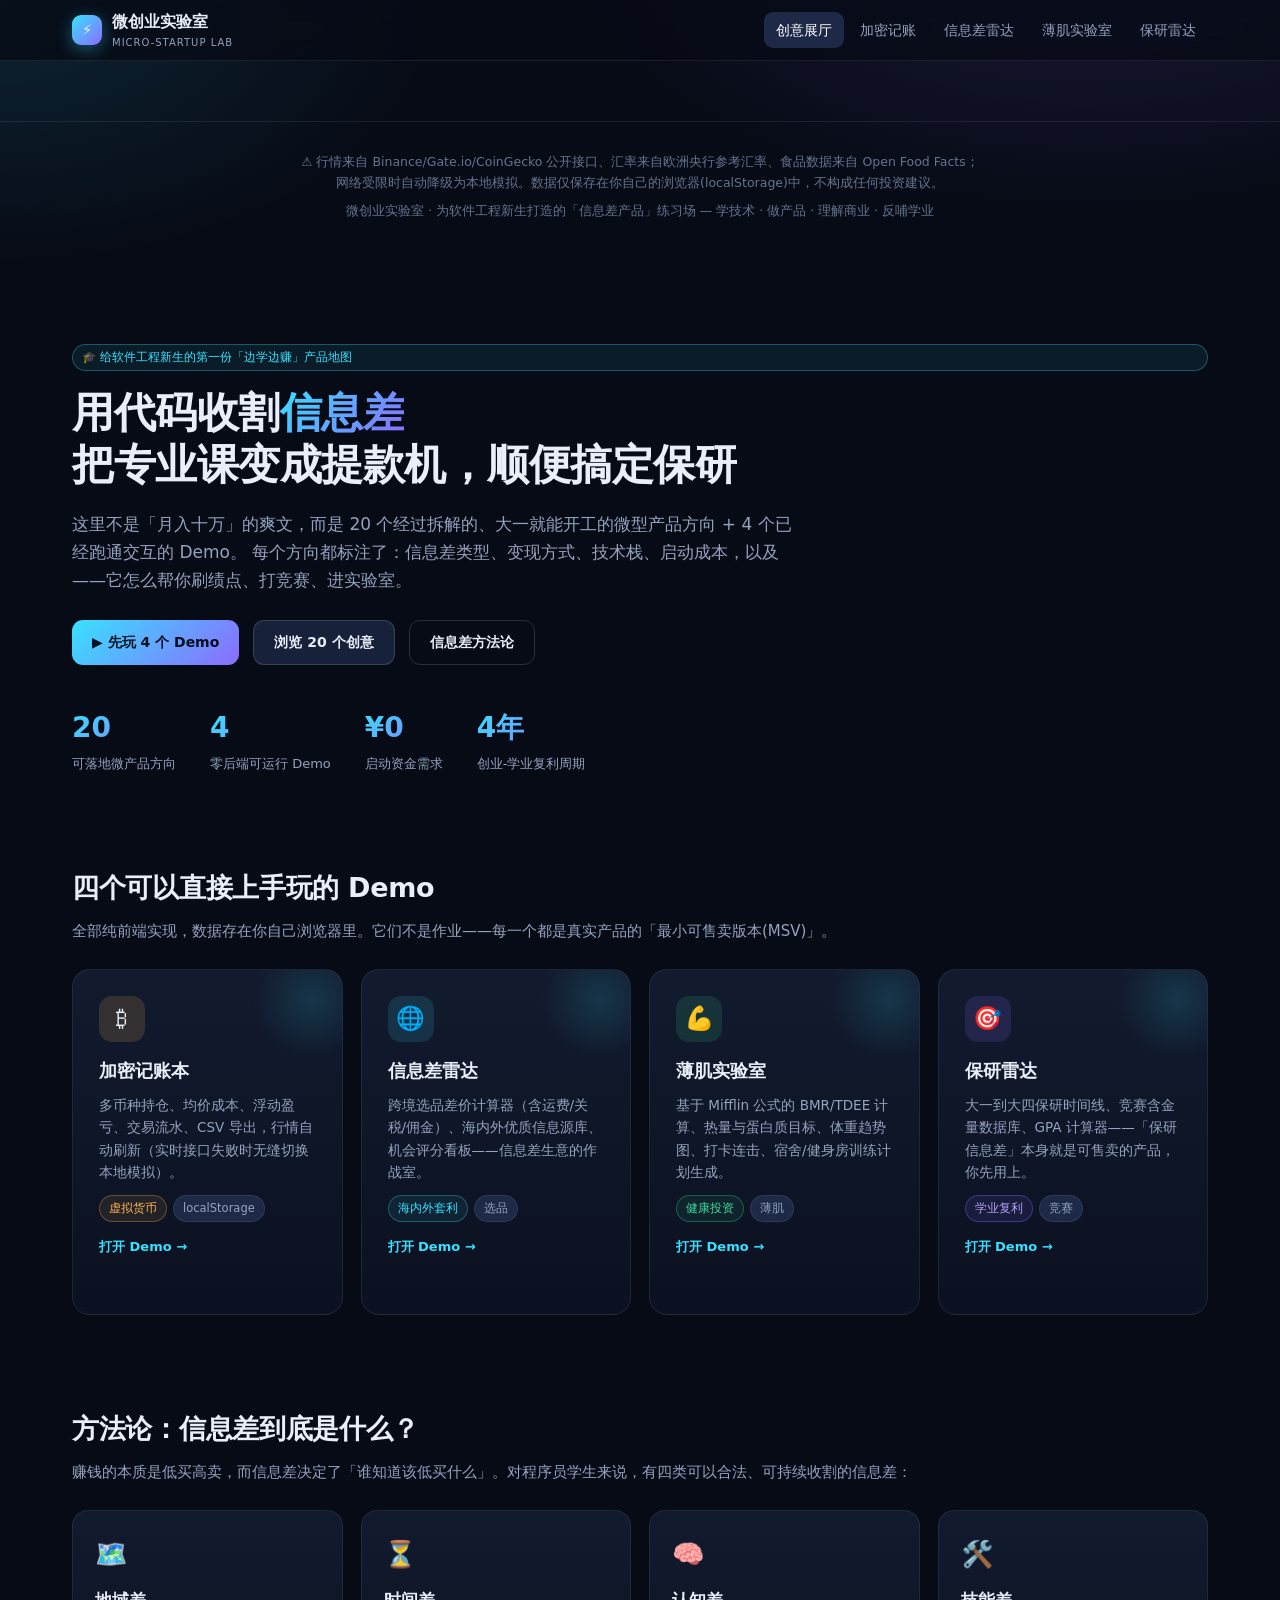
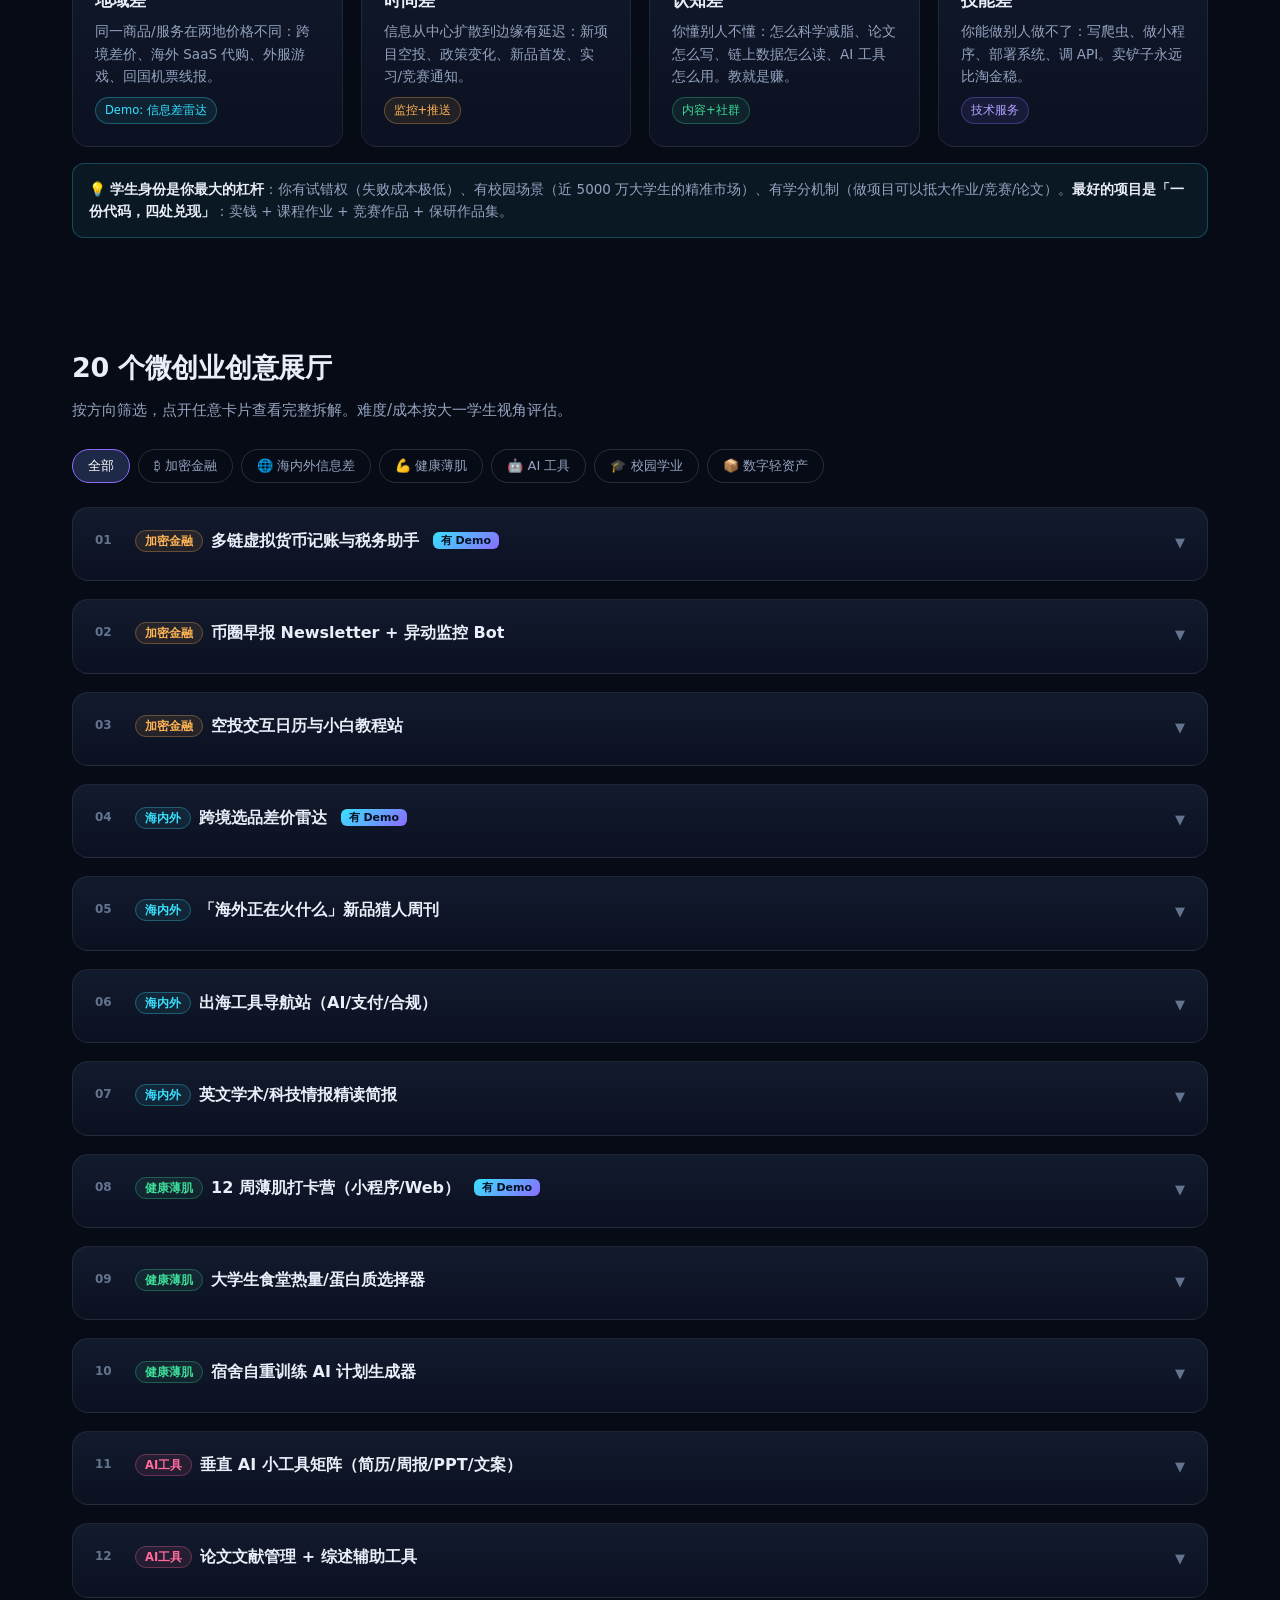
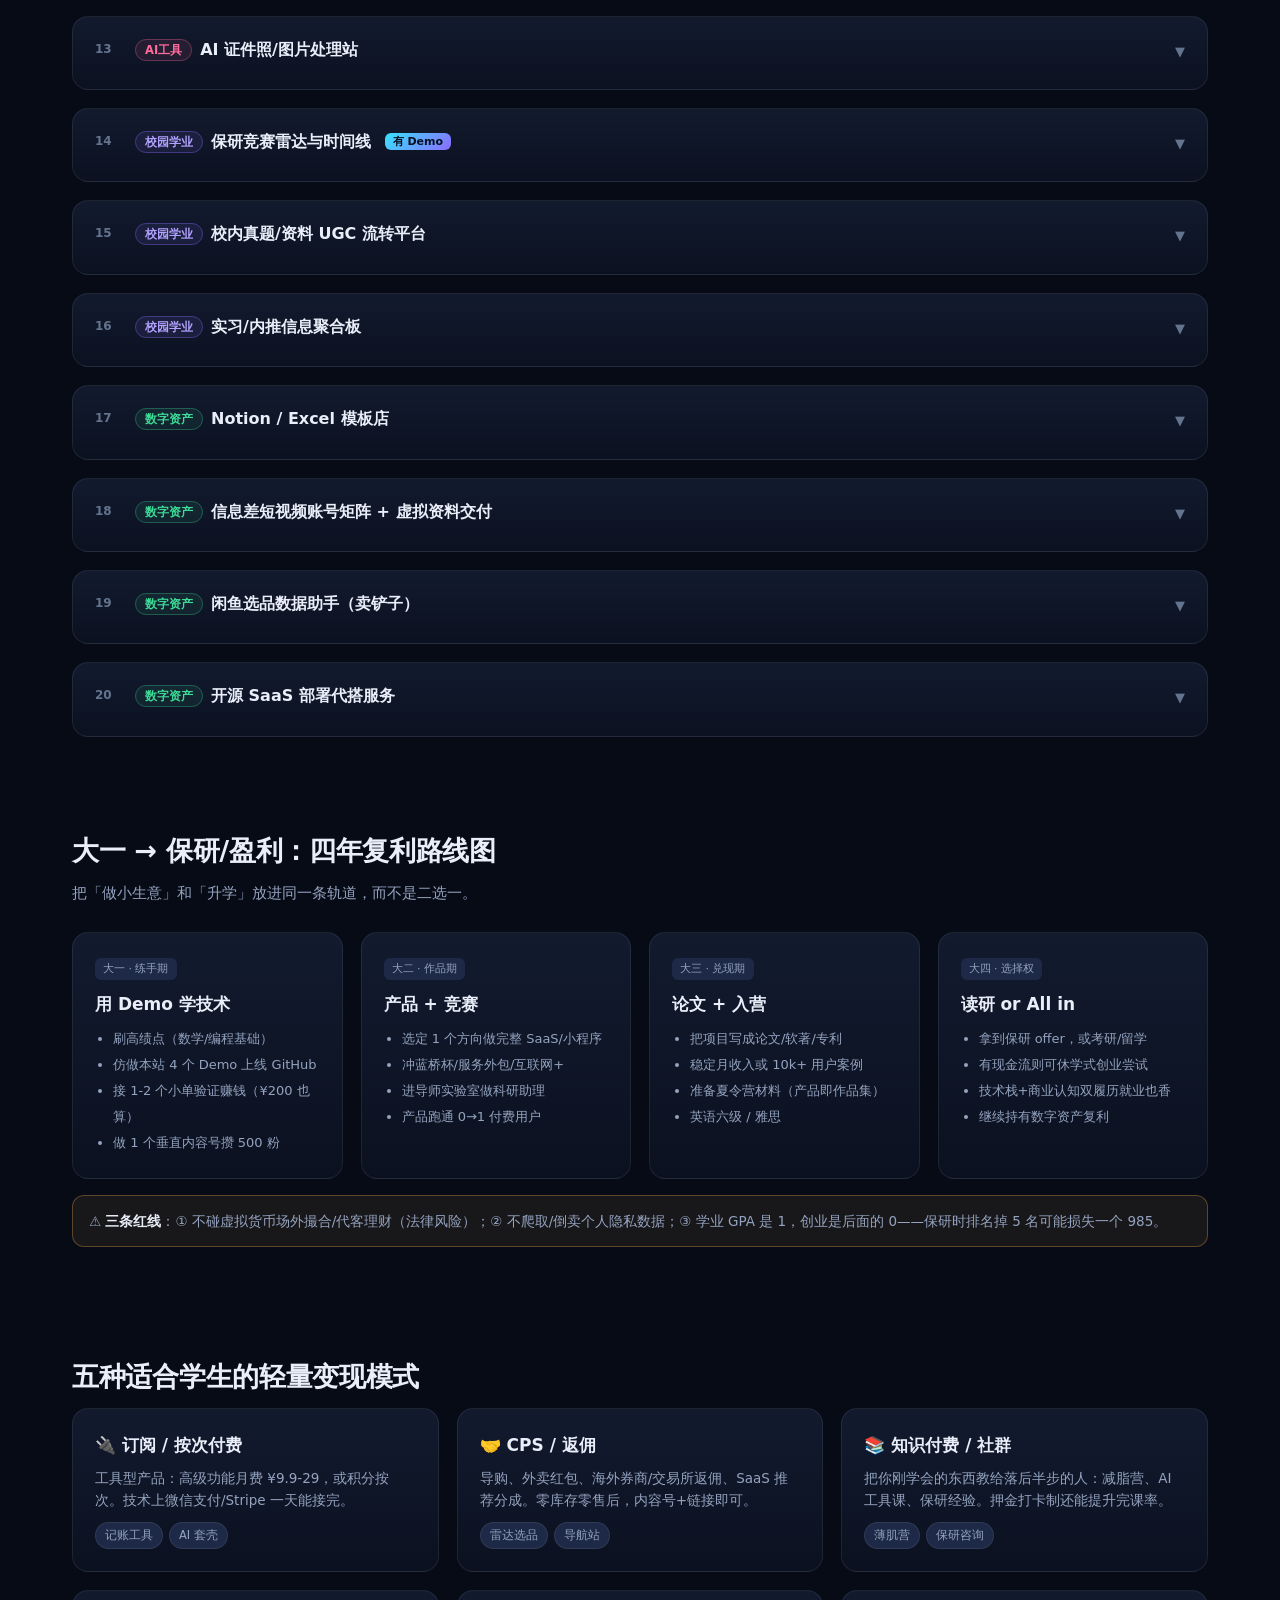
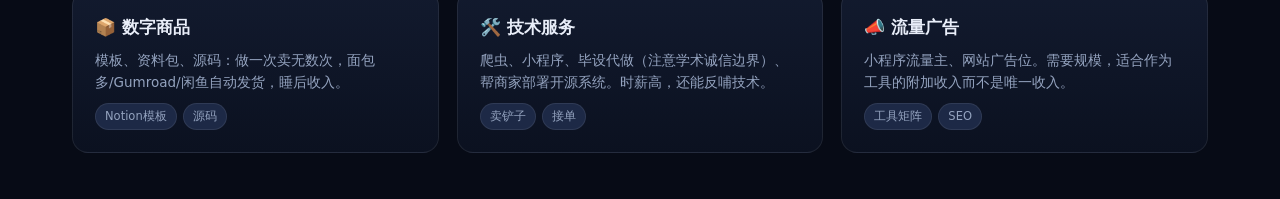
==== index.html @ f234b676 "微创业实验室：4 个信息差产品 Demo，接入真实行情/汇率/食品 API" ====
<!DOCTYPE html>
<html lang="zh-CN">
<head>
<meta charset="UTF-8">
<meta name="viewport" content="width=device-width,initial-scale=1">
<title>微创业实验室 · 信息差产品孵化器</title>
<link rel="stylesheet" href="css/style.css">
</head>
<body>
<script src="js/common.js"></script>
<script>renderNav('index.html')</script>

<div class="container">
  <!-- HERO -->
  <header class="hero">
    <div class="tag cyan" style="margin-bottom:16px">🎓 给软件工程新生的第一份「边学边赚」产品地图</div>
    <h1>用代码收割<span class="hl">信息差</span><br>把专业课变成提款机，顺便搞定保研</h1>
    <p class="lead">这里不是「月入十万」的爽文，而是 20 个经过拆解的、大一就能开工的微型产品方向 + 4 个已经跑通交互的 Demo。
      每个方向都标注了：信息差类型、变现方式、技术栈、启动成本，以及——它怎么帮你刷绩点、打竞赛、进实验室。</p>
    <div class="hero-actions">
      <a class="btn btn-primary" href="#demos">▶ 先玩 4 个 Demo</a>
      <a class="btn" href="#ideas">浏览 20 个创意</a>
      <a class="btn btn-ghost" href="#method">信息差方法论</a>
    </div>
    <div class="kpis">
      <div class="kpi"><b>20</b><span>可落地微产品方向</span></div>
      <div class="kpi"><b>4</b><span>零后端可运行 Demo</span></div>
      <div class="kpi"><b>¥0</b><span>启动资金需求</span></div>
      <div class="kpi"><b>4年</b><span>创业-学业复利周期</span></div>
    </div>
  </header>

  <!-- DEMOS -->
  <section class="section" id="demos">
    <h2>四个可以直接上手玩的 Demo</h2>
    <p class="sub">全部纯前端实现，数据存在你自己浏览器里。它们不是作业——每一个都是真实产品的「最小可售卖版本(MSV)」。</p>
    <div class="grid g4" style="grid-template-columns:repeat(4,1fr)">
      <a class="card demo-card" href="crypto.html">
        <div class="ico" style="background:rgba(255,180,84,.15)">₿</div>
        <h3>加密记账本</h3>
        <p>多币种持仓、均价成本、浮动盈亏、交易流水、CSV 导出，行情自动刷新（实时接口失败时无缝切换本地模拟）。</p>
        <div class="tags"><span class="tag amber">虚拟货币</span><span class="tag">localStorage</span></div>
        <p class="go" style="margin-top:14px">打开 Demo →</p>
      </a>
      <a class="card demo-card" href="radar.html">
        <div class="ico" style="background:rgba(56,225,255,.13)">🌐</div>
        <h3>信息差雷达</h3>
        <p>跨境选品差价计算器（含运费/关税/佣金）、海内外优质信息源库、机会评分看板——信息差生意的作战室。</p>
        <div class="tags"><span class="tag cyan">海内外套利</span><span class="tag">选品</span></div>
        <p class="go" style="margin-top:14px">打开 Demo →</p>
      </a>
      <a class="card demo-card" href="health.html">
        <div class="ico" style="background:rgba(61,220,151,.13)">💪</div>
        <h3>薄肌实验室</h3>
        <p>基于 Mifflin 公式的 BMR/TDEE 计算、热量与蛋白质目标、体重趋势图、打卡连击、宿舍/健身房训练计划生成。</p>
        <div class="tags"><span class="tag green">健康投资</span><span class="tag">薄肌</span></div>
        <p class="go" style="margin-top:14px">打开 Demo →</p>
      </a>
      <a class="card demo-card" href="baoyan.html">
        <div class="ico" style="background:rgba(139,108,255,.15)">🎯</div>
        <h3>保研雷达</h3>
        <p>大一到大四保研时间线、竞赛含金量数据库、GPA 计算器——「保研信息差」本身就是可售卖的产品，你先用上。</p>
        <div class="tags"><span class="tag violet">学业复利</span><span class="tag">竞赛</span></div>
        <p class="go" style="margin-top:14px">打开 Demo →</p>
      </a>
    </div>
  </section>

  <!-- METHOD -->
  <section class="section" id="method">
    <h2>方法论：信息差到底是什么？</h2>
    <p class="sub">赚钱的本质是低买高卖，而信息差决定了「谁知道该低买什么」。对程序员学生来说，有四类可以合法、可持续收割的信息差：</p>
    <div class="grid g4" style="grid-template-columns:repeat(4,1fr)">
      <div class="card"><div style="font-size:26px">🗺️</div><h3 style="margin:10px 0 6px">地域差</h3>
        <p class="muted" style="font-size:13.5px">同一商品/服务在两地价格不同：跨境差价、海外 SaaS 代购、外服游戏、回国机票线报。</p>
        <div class="tags"><span class="tag cyan">Demo: 信息差雷达</span></div></div>
      <div class="card"><div style="font-size:26px">⏳</div><h3 style="margin:10px 0 6px">时间差</h3>
        <p class="muted" style="font-size:13.5px">信息从中心扩散到边缘有延迟：新项目空投、政策变化、新品首发、实习/竞赛通知。</p>
        <div class="tags"><span class="tag amber">监控+推送</span></div></div>
      <div class="card"><div style="font-size:26px">🧠</div><h3 style="margin:10px 0 6px">认知差</h3>
        <p class="muted" style="font-size:13.5px">你懂别人不懂：怎么科学减脂、论文怎么写、链上数据怎么读、AI 工具怎么用。教就是赚。</p>
        <div class="tags"><span class="tag green">内容+社群</span></div></div>
      <div class="card"><div style="font-size:26px">🛠️</div><h3 style="margin:10px 0 6px">技能差</h3>
        <p class="muted" style="font-size:13.5px">你能做别人做不了：写爬虫、做小程序、部署系统、调 API。卖铲子永远比淘金稳。</p>
        <div class="tags"><span class="tag violet">技术服务</span></div></div>
    </div>
    <div class="callout">💡 <b>学生身份是你最大的杠杆</b>：你有试错权（失败成本极低）、有校园场景（近 5000 万大学生的精准市场）、有学分机制（做项目可以抵大作业/竞赛/论文）。<b>最好的项目是「一份代码，四处兑现」</b>：卖钱 + 课程作业 + 竞赛作品 + 保研作品集。</div>
  </section>

  <!-- IDEAS -->
  <section class="section" id="ideas">
    <h2>20 个微创业创意展厅</h2>
    <p class="sub">按方向筛选，点开任意卡片查看完整拆解。难度/成本按大一学生视角评估。</p>
    <div class="filters" id="filters">
      <button class="chip on" data-cat="all">全部</button>
      <button class="chip" data-cat="crypto">₿ 加密金融</button>
      <button class="chip" data-cat="global">🌐 海内外信息差</button>
      <button class="chip" data-cat="health">💪 健康薄肌</button>
      <button class="chip" data-cat="ai">🤖 AI 工具</button>
      <button class="chip" data-cat="campus">🎓 校园学业</button>
      <button class="chip" data-cat="digital">📦 数字轻资产</button>
    </div>
    <div class="grid" id="ideaGrid"></div>
  </section>

  <!-- ROADMAP -->
  <section class="section" id="roadmap">
    <h2>大一 → 保研/盈利：四年复利路线图</h2>
    <p class="sub">把「做小生意」和「升学」放进同一条轨道，而不是二选一。</p>
    <div class="grid g4" style="grid-template-columns:repeat(4,1fr)">
      <div class="card"><span class="pill">大一 · 练手期</span><h3 style="margin:10px 0 8px">用 Demo 学技术</h3>
        <ul style="font-size:13px;color:var(--muted);padding-left:18px;line-height:2">
          <li>刷高绩点（数学/编程基础）</li>
          <li>仿做本站 4 个 Demo 上线 GitHub</li>
          <li>接 1-2 个小单验证赚钱（¥200 也算）</li>
          <li>做 1 个垂直内容号攒 500 粉</li>
        </ul></div>
      <div class="card"><span class="pill">大二 · 作品期</span><h3 style="margin:10px 0 8px">产品 + 竞赛</h3>
        <ul style="font-size:13px;color:var(--muted);padding-left:18px;line-height:2">
          <li>选定 1 个方向做完整 SaaS/小程序</li>
          <li>冲蓝桥杯/服务外包/互联网+</li>
          <li>进导师实验室做科研助理</li>
          <li>产品跑通 0→1 付费用户</li>
        </ul></div>
      <div class="card"><span class="pill">大三 · 兑现期</span><h3 style="margin:10px 0 8px">论文 + 入营</h3>
        <ul style="font-size:13px;color:var(--muted);padding-left:18px;line-height:2">
          <li>把项目写成论文/软著/专利</li>
          <li>稳定月收入或 10k+ 用户案例</li>
          <li>准备夏令营材料（产品即作品集）</li>
          <li>英语六级 / 雅思</li>
        </ul></div>
      <div class="card"><span class="pill">大四 · 选择权</span><h3 style="margin:10px 0 8px">读研 or All in</h3>
        <ul style="font-size:13px;color:var(--muted);padding-left:18px;line-height:2">
          <li>拿到保研 offer，或考研/留学</li>
          <li>有现金流则可休学式创业尝试</li>
          <li>技术栈+商业认知双履历就业也香</li>
          <li>继续持有数字资产复利</li>
        </ul></div>
    </div>
    <div class="callout warn">⚠️ <b>三条红线</b>：① 不碰虚拟货币场外撮合/代客理财（法律风险）；② 不爬取/倒卖个人隐私数据；③ 学业 GPA 是 1，创业是后面的 0——保研时排名掉 5 名可能损失一个 985。</div>
  </section>

  <!-- MONETIZATION -->
  <section class="section" id="money">
    <h2>五种适合学生的轻量变现模式</h2>
    <div class="grid g3" style="grid-template-columns:repeat(3,1fr)">
      <div class="card"><h3>🔌 订阅 / 按次付费</h3><p class="muted" style="font-size:13.5px;margin:8px 0">工具型产品：高级功能月费 ¥9.9-29，或积分按次。技术上微信支付/Stripe 一天能接完。</p><div class="tags"><span class="tag">记账工具</span><span class="tag">AI 套壳</span></div></div>
      <div class="card"><h3>🤝 CPS / 返佣</h3><p class="muted" style="font-size:13.5px;margin:8px 0">导购、外卖红包、海外券商/交易所返佣、SaaS 推荐分成。零库存零售后，内容号+链接即可。</p><div class="tags"><span class="tag">雷达选品</span><span class="tag">导航站</span></div></div>
      <div class="card"><h3>📚 知识付费 / 社群</h3><p class="muted" style="font-size:13.5px;margin:8px 0">把你刚学会的东西教给落后半步的人：减脂营、AI 工具课、保研经验。押金打卡制还能提升完课率。</p><div class="tags"><span class="tag">薄肌营</span><span class="tag">保研咨询</span></div></div>
      <div class="card"><h3>📦 数字商品</h3><p class="muted" style="font-size:13.5px;margin:8px 0">模板、资料包、源码：做一次卖无数次，面包多/Gumroad/闲鱼自动发货，睡后收入。</p><div class="tags"><span class="tag">Notion模板</span><span class="tag">源码</span></div></div>
      <div class="card"><h3>🛠️ 技术服务</h3><p class="muted" style="font-size:13.5px;margin:8px 0">爬虫、小程序、毕设代做（注意学术诚信边界）、帮商家部署开源系统。时薪高，还能反哺技术。</p><div class="tags"><span class="tag">卖铲子</span><span class="tag">接单</span></div></div>
      <div class="card"><h3>📣 流量广告</h3><p class="muted" style="font-size:13.5px;margin:8px 0">小程序流量主、网站广告位。需要规模，适合作为工具的附加收入而不是唯一收入。</p><div class="tags"><span class="tag">工具矩阵</span><span class="tag">SEO</span></div></div>
    </div>
  </section>
</div>

<script>
/* ---------- 20 个创意数据 ---------- */
const CAT = {
  crypto:  {name:'加密金融', cls:'amber'},
  global:  {name:'海内外', cls:'cyan'},
  health:  {name:'健康薄肌', cls:'green'},
  ai:      {name:'AI工具', cls:'pink'},
  campus:  {name:'校园学业', cls:'violet'},
  digital: {name:'数字资产', cls:'green'}
};
const IDEAS = [
  {cat:'crypto', title:'多链虚拟货币记账与税务助手', demo:'crypto.html',
   pain:'持币者在交易所、链上钱包、DeFi 多处持仓，没人说得清自己总成本、均价和真实盈亏；年底算税更崩溃。',
   gap:'认知差+技能差：懂链上数据读取与法币折算的人极少',
   money:'免费版限 20 条流水；高级版订阅 ¥15/月；税务报告 ¥49/次；交易所邀请返佣',
   tech:'HTML/JS → Vue；Etherscan、CoinGecko API；Node 定时任务；图表库',
   diff:3, cost:'¥0（API 免费额度）',
   baoyan:'可写「链上数据可视化」软工论文；开源后进实验室的敲门砖；服务外包大赛选题',
   first:'把本站的加密 Demo 部署上线，在相关社群发「免费帮 10 个人记账」帖收集反馈'},
  {cat:'crypto', title:'币圈早报 Newsletter + 异动监控 Bot',
   pain:'信息焦虑的持币者每天刷几十个推特/群，错过暴跌暴涨和新叙事。',
   gap:'时间差：把英文世界的信息提前 2-8 小时翻译成中文',
   money:'免费邮件引流 → 付费飞书群 ¥99/年；行情预警高级版；广告与返佣',
   tech:'Python 爬虫 + LLM 摘要 + 邮件/Telegram Bot 定时推送',
   diff:2, cost:'¥0-50/月',
   baoyan:'爬虫/NLP 是自然语言处理方向科研的预训练；可投互联网+',
   first:'手动做 7 天 PDF 早报发小红书/即刻，验证打开率再自动化'},
  {cat:'crypto', title:'空投交互日历与小白教程站',
   pain:'新项目空投动辄价值几千美元，但交互门槛（钱包、测试网、防女巫）劝退新手。',
   gap:'认知差：链上操作经验 + 项目信息搬运',
   money:'教程付费专栏；钱包/跨链桥返佣；付费陪跑群',
   tech:'静态站 + SEO；接钱包 SDK 做交互检查器（进阶）',
   diff:2, cost:'¥0',
   baoyan:'Web3 方向竞赛（蚂蚁链等）与创新创业项目储备',
   first:'整理 3 个当月热门空投的图文教程，发到小红书测流量'},
  {cat:'global', title:'跨境选品差价雷达', demo:'radar.html',
   pain:'想做跨境电商/代购的人不知道什么商品国内外有价差，也不会算运费关税后的真实利润。',
   gap:'地域差：Amazon/独立站与国内 1688/闲鱼的价格断层',
   money:'会员 ¥29/月看榜单；导购 CPS；付费选品咨询',
   tech:'爬虫比价 + 定时任务；先做手动榜单再自动化',
   diff:3, cost:'¥0',
   baoyan:'数据分析类课程设计/毕设雏形',
   first:'用本站雷达的计算器手算 20 个商品，做成《本周差价榜》发公众号'},
  {cat:'global', title:'「海外正在火什么」新品猎人周刊',
   pain:'TikTok/Product Hunt/Reddit 上的爆品，传到国内电商通常滞后 1-3 个月。',
   gap:'时间差+语言差',
   money:'付费订阅 ¥69/年；引流到选品社群；广告',
   tech:'Notion/公众号起步，后期用 LLM 自动聚合翻译',
   diff:1, cost:'¥0',
   baoyan:'锻炼信息检索与英文写作，顺手准备四六级/雅思',
   first:'每周手动翻译 5 个 Product Hunt 热品 + 国内是否有售的核查'},
  {cat:'global', title:'出海工具导航站（AI/支付/合规）',
   pain:'国内开发者想做出海产品，但不知道用什么收款、注册公司、投广告、接客服。',
   gap:'认知差：出海生态知识极度碎片化',
   money:'收录费/置顶费；SaaS 返佣（单笔可达几十美元）；广告',
   tech:'纯静态站 + SEO，技术门槛最低的现金牛',
   diff:1, cost:'¥0（域名 ¥30/年）',
   baoyan:'自己做出海项目时它又是基础设施，一份代码两份用',
   first:'GitHub 找 3 个 awesome 列表整合成本地化导航，补中文说明'},
  {cat:'global', title:'英文学术/科技情报精读简报',
   pain:'教授、研究生、技术人没时间读 arXiv、HN、IEEE 的新东西，本科生里更少有人做搬运。',
   gap:'语言差+专业差：能读懂英文技术内容的中文用户缺口大',
   money:'知识星球/Substack 付费订阅；接企业情报定制',
   tech:'LLM 辅助翻译 + 人工校对；定时邮件',
   diff:2, cost:'¥0',
   baoyan:'⭐ 直接训练文献阅读能力，给导师干活都更顺手，保研面试谈资',
   first:'选你最感兴趣的一个方向（如 HCI），每周精读 2 篇 arXiv 新论文'},
  {cat:'health', title:'12 周薄肌打卡营（小程序/Web）', demo:'health.html',
   pain:'年轻人想变瘦变有型但请不起私教；Keep 太泛化，健身房推销太重，缺「宿舍党/学生党」垂直方案。',
   gap:'认知差：运动营养科学（热量缺口、蛋白质 g/kg、渐进超负荷）大众理解极浅',
   money:'押金打卡制（完赛退款/瓜分）¥49；21 天线上营 ¥99；代餐/补剂带货 CPS',
   tech:'小程序 + 云开发；体重图表（本站 Demo 已是雏形）',
   diff:2, cost:'¥0（云开发免费额度）',
   baoyan:'健康行为数据可做用户研究/HCI 方向论文；互联网+红旅赛道',
   first:'先拉 20 个同学进微信群，用本站 Demo + 腾讯文档手动跑一期验证留存'},
  {cat:'health', title:'大学生食堂热量/蛋白质选择器',
   pain:'减脂期在食堂不知道怎么打饭，热量 App 里几乎没有中国高校食堂菜品。',
   gap:'场景差：通用 App 看不上的脏数据，恰是 4000 万在校生刚需',
   money:'小程序流量主广告；学校周边轻食店团购；代餐 CPS',
   tech:'小程序 + UGC 菜品众包；图片识别热量（AI 接口）',
   diff:2, cost:'¥0',
   baoyan:'UGC + 图像识别可包装成大创项目',
   first:'先把自己学校 3 个食堂 50 个常见菜手动录入，校内群冷启动'},
  {cat:'health', title:'宿舍自重训练 AI 计划生成器',
   pain:'瘦子/微胖新手不会安排训练，网上计划要么要器械要么不科学。',
   gap:'认知差+AI 红利：把训练学知识灌进 Prompt 就是产品',
   money:'免费生成基础计划，详细计划+动作视频库 ¥9.9；会员',
   tech:'调 LLM API + 动作库；网页/小程序',
   diff:1, cost:'¥0-20（API 费）',
   baoyan:'AI 应用开发竞赛；Prompt 工程经验写进简历',
   first:'先用现成 AI 手动帮 10 个同学出计划，沉淀提示词模板'},
  {cat:'ai', title:'垂直 AI 小工具矩阵（简历/周报/PPT/文案）',
   pain:'通用 AI 不会用的人愿意为「一键生成 XX」的傻瓜界面付费。',
   gap:'技能差：套壳的技术和选品眼光',
   money:'按次/会员 ¥6.9 起；流量主广告；矩阵化',
   tech:'Vercel + Next.js + LLM API，一个周末上线一个',
   diff:1, cost:'¥0',
   baoyan:'快速积累全栈作品，面试/夏令营最能打的就是「有用户的产品」',
   first:'选你自己最痛的场景（如实验报告模板生成）做第一个'},
  {cat:'ai', title:'论文文献管理 + 综述辅助工具',
   pain:'本科生不会系统读文献、写综述，研究生也嫌整理 PDF 痛苦。',
   gap:'认知差：你先学会文献工作流，再产品化教别人',
   money:'学生版免费，高级版订阅；保研/考研资料包联动',
   tech:'PDF 解析 + LLM + 笔记系统',
   diff:4, cost:'¥0',
   baoyan:'⭐ 自用直接提升科研效率，发文献计量类论文也顺理成章',
   first:'从 Obsidian+Zotero 手动工作流开始，找到最痛的 1 个环节再写代码'},
  {cat:'ai', title:'AI 证件照/图片处理站',
   pain:'求职季、考试报名季，证件照换装换底色需求高频且急切。',
   gap:'时间差：线下照相馆 30 元的活，AI 几秒成本几毛',
   money:'免费低清，高清/冲印 ¥4.9-9.9；季节性流量大',
   tech:'图像 API + 支付，部署即可',
   diff:1, cost:'¥0',
   baoyan:'适合作为练手项目，重点学部署和支付闭环',
   first:'开学季/秋招季前两周上线，本校群发二维码'},
  {cat:'campus', title:'保研竞赛雷达与时间线', demo:'baoyan.html',
   pain:'保研信息极度不对称：很多人大三才知道竞赛/夏令营规则，大一大二的动作全错。',
   gap:'信息差之王：院校政策、竞赛含金量、导师名额都没有聚合产品',
   money:'免费工具引流；1v1 咨询 ¥199/h；资料包；机构合作分成',
   tech:'数据采集 + 结构化数据库 + 搜索；社区 UGC',
   diff:3, cost:'¥0',
   baoyan:'⭐ 你自己就是第一批深度用户，调研过程就是人脉积累',
   first:'用本站 Demo 管理自己的时间线；采访 3 位保研学长整理成爆款帖'},
  {cat:'campus', title:'校内真题/资料 UGC 流转平台',
   pain:'期末真题、考研笔记在群文件里反复失传，二手交易群信息混乱。',
   gap:'资源差+组织差',
   money:'积分下载/会员 ¥9.9 一学期；打印店/培训机构广告',
   tech:'小程序 + 云开发；注意只做 UGC 原创笔记，不碰盗版教材',
   diff:2, cost:'¥0',
   baoyan:'大创、校园创业比赛的标准好题材',
   first:'先做飞书多维表格版验证：建一个学院的资料库，找班长推广'},
  {cat:'campus', title:'实习/内推信息聚合板',
   pain:'实习信息散在牛客、小红书、各种群，大一的你比学长更懂写爬虫。',
   gap:'时间差：投递窗口往往只有几天',
   money:'社群会员；简历修改/模拟面试服务；招聘 CPS',
   tech:'爬虫聚合 + 关键词订阅推送（邮件/微信）',
   diff:3, cost:'¥0',
   baoyan:'自己找实习时信息永不滞后；还能认识一堆 HR',
   first:'先聚合 5 个免费来源做每日推送，投递给同专业同学'},
  {cat:'digital', title:'Notion / Excel 模板店',
   pain:'记账、备考、减脂、申校——人们愿意为「整理好的框架」付小钱。',
   gap:'审美差+认知差：信息架构能力',
   money:'面包多/闲鱼/Gumroad，单价 ¥9.9-49，自动发货睡后收入',
   tech:'纯设计活，配一个精美着陆页即可',
   diff:1, cost:'¥0',
   baoyan:'做一套「保研/考研管理系统模板」直接引流到高客单咨询',
   first:'把你正在用的学习/记账模板（比如参考本站 Demo）打磨上架'},
  {cat:'digital', title:'信息差短视频账号矩阵 + 虚拟资料交付',
   pain:'抖音/小红书上「AI 工具盘点」「省钱攻略」类内容需求巨大但供给粗糙。',
   gap:'流量认知差：你比同龄人更懂工具，也更懂做工具自动产内容',
   money:'挂车卖资料包 ¥9.9；引流私域卖高客单；广告',
   tech:'剪映 + AI 批量脚本/配音；私域用企业微信',
   diff:1, cost:'¥0',
   baoyan:'运营数据与流量思维是创新创业比赛答辩的硬通货',
   first:'选一个你真懂的细分（如学生党 AI 提效），日更 14 天测号'},
  {cat:'digital', title:'闲鱼选品数据助手（卖铲子）',
   pain:'闲鱼卖家不知道什么在涨、什么有差价，全靠手感。',
   gap:'平台差：公开的价格数据没人结构化',
   money:'卖榜单会员 ¥39/月；卖监控脚本 ¥99 一份（注意合规，只用公开数据）',
   tech:'Python 数据采集 + 飞书机器人推送',
   diff:3, cost:'¥0',
   baoyan:'数据分析作品集，可接统计学/数据库课程设计',
   first:'手动整理一周「闲鱼热门数码差价榜」作为引流钩子'},
  {cat:'digital', title:'开源 SaaS 部署代搭服务',
   pain:'小商家、个体户想用开源系统（点餐、预约、收银、官网）但不会部署。',
   gap:'技能差：命令行和 Docker 对普通人是天书',
   money:'单次部署 ¥200-800 + 年维护费；标准化后卖教程',
   tech:'Docker、Linux、云服务器——全是专业课核心技能',
   diff:3, cost:'¥0（学生机免费）',
   baoyan:'Linux/容器能力是进实验室和找后端实习的硬通货',
   first:'在闲鱼/学校周边发「¥199 帮你上线一个网站」，接 3 单练手'}
];

const stars = n => '★'.repeat(n) + '<span style="opacity:.25">★'.repeat(5 - n) + '</span>';
function renderIdeas(cat) {
  const grid = $('#ideaGrid');
  const list = cat === 'all' ? IDEAS : IDEAS.filter(i => i.cat === cat);
  grid.innerHTML = list.map((i, idx) => {
    const no = String(IDEAS.indexOf(i) + 1).padStart(2, '0');
    const c = CAT[i.cat];
    return `<details class="card idea">
      <summary><div class="idea-head">
        <span class="idea-no">${no}</span>
        <h3><span class="tag ${c.cls}" style="vertical-align:middle;margin-right:8px">${c.name}</span>${i.title}
          ${i.demo ? '<span class="demo-flag">有 Demo</span>' : ''}</h3>
        <span class="chev">▼</span>
      </div></summary>
      <div class="idea-body">
        <dl class="kv">
          <dt>痛点</dt><dd>${i.pain}</dd>
          <dt>信息差</dt><dd>${i.gap}</dd>
          <dt>怎么赚钱</dt><dd>${i.money}</dd>
          <dt>技术栈</dt><dd>${i.tech}</dd>
          <dt>难度</dt><dd style="color:var(--amber)">${stars(i.diff)}</dd>
          <dt>启动成本</dt><dd>${i.cost}</dd>
          <dt>保研加成</dt><dd style="color:var(--green)">${i.baoyan}</dd>
          <dt>第一步</dt><dd><b>${i.first}</b></dd>
        </dl>
        ${i.demo ? `<div style="margin-top:14px"><a class="btn btn-sm btn-primary" href="${i.demo}">打开对应 Demo →</a></div>` : ''}
      </div>
    </details>`;
  }).join('');
}
$('#filters').addEventListener('click', e => {
  if (!e.target.dataset.cat) return;
  $$('#filters .chip').forEach(c => c.classList.remove('on'));
  e.target.classList.add('on');
  renderIdeas(e.target.dataset.cat);
});
renderIdeas('all');
</script>
</body>
</html>
---- css/style.css ----
/* ========== 微创业实验室 · 共享设计系统 ========== */
:root{
  --bg:#070b16; --bg-2:#0b1120; --card:#121a2e; --card-2:#17213a; --card-3:#1d2946;
  --line:rgba(255,255,255,.08); --line-2:rgba(255,255,255,.14);
  --text:#e9eef9; --muted:#94a3bf; --faint:#64748f;
  --cyan:#38e1ff; --violet:#8b6cff; --green:#3ddc97; --amber:#ffb454; --pink:#ff6b9d; --red:#ff6b6b; --blue:#5b9dff;
  --grad:linear-gradient(135deg,#38e1ff 0%,#8b6cff 100%);
  --grad-warm:linear-gradient(135deg,#ffb454,#ff6b9d);
  --grad-green:linear-gradient(135deg,#3ddc97,#38e1ff);
  --shadow:0 12px 40px rgba(0,0,0,.45);
  --r:16px; --r-sm:10px;
}
*{box-sizing:border-box;margin:0;padding:0}
html{scroll-behavior:smooth}
body{
  font-family:"PingFang SC","Microsoft YaHei","Segoe UI",system-ui,-apple-system,sans-serif;
  background:var(--bg);color:var(--text);line-height:1.65;font-size:15px;
  background-image:
    radial-gradient(900px 500px at 85% -10%,rgba(139,108,255,.16),transparent 60%),
    radial-gradient(800px 480px at 0% 0%,rgba(56,225,255,.12),transparent 55%);
  background-attachment:fixed;min-height:100vh;
}
a{color:var(--cyan);text-decoration:none}
a:hover{text-decoration:underline}
.container{max-width:1180px;margin:0 auto;padding:0 22px}
.muted{color:var(--muted)} .faint{color:var(--faint)}
.center{text-align:center}
.up{color:var(--green)!important} .down{color:var(--red)!important}

/* ---------- 顶部导航 ---------- */
.nav{position:sticky;top:0;z-index:100;backdrop-filter:blur(14px);
  background:rgba(7,11,22,.78);border-bottom:1px solid var(--line)}
.nav-inner{max-width:1180px;margin:0 auto;padding:0 22px;height:60px;display:flex;align-items:center;gap:26px}
.logo{display:flex;align-items:center;gap:10px;font-weight:800;font-size:16px;color:var(--text);white-space:nowrap}
.logo:hover{text-decoration:none}
.logo-badge{width:30px;height:30px;border-radius:9px;background:var(--grad);display:grid;place-items:center;
  font-size:15px;box-shadow:0 4px 16px rgba(56,225,255,.35)}
.logo small{display:block;font-size:10px;color:var(--muted);font-weight:500;letter-spacing:1px}
.nav-links{display:flex;gap:4px;margin-left:auto;flex-wrap:wrap}
.nav-links a{color:var(--muted);font-size:13.5px;padding:7px 12px;border-radius:9px;font-weight:500;transition:.18s}
.nav-links a:hover{color:var(--text);background:rgba(255,255,255,.06);text-decoration:none}
.nav-links a.active{color:#fff;background:var(--card-3)}
.nav-toggle{display:none}

/* ---------- Hero ---------- */
.hero{padding:72px 0 44px;position:relative}
.hero h1{font-size:42px;line-height:1.25;font-weight:800;letter-spacing:-.5px}
.hero h1 .hl{background:var(--grad);-webkit-background-clip:text;background-clip:text;color:transparent}
.hero p.lead{font-size:17px;color:var(--muted);max-width:720px;margin:18px 0 26px}
.hero-actions{display:flex;gap:14px;flex-wrap:wrap}
.kpis{display:flex;gap:34px;margin-top:40px;flex-wrap:wrap}
.kpi b{font-size:28px;display:block;background:var(--grad);-webkit-background-clip:text;background-clip:text;color:transparent}
.kpi span{font-size:13px;color:var(--muted)}

/* ---------- 按钮 ---------- */
.btn{display:inline-flex;align-items:center;gap:8px;border:1px solid var(--line-2);background:var(--card-2);
  color:var(--text);padding:10px 20px;border-radius:11px;font-size:14px;font-weight:600;cursor:pointer;
  transition:.18s;font-family:inherit}
.btn:hover{border-color:var(--cyan);transform:translateY(-1px);text-decoration:none}
.btn-primary{background:var(--grad);border:none;color:#06101f}
.btn-primary:hover{box-shadow:0 8px 26px rgba(56,225,255,.35)}
.btn-ghost{background:transparent}
.btn-sm{padding:6px 13px;font-size:12.5px;border-radius:8px}
.btn-danger{border-color:rgba(255,107,107,.4);color:#ffb3b3}
.btn-danger:hover{background:rgba(255,107,107,.12)}

/* ---------- 卡片 / 网格 ---------- */
.section{padding:46px 0}
.section h2{font-size:27px;font-weight:800;margin-bottom:8px;letter-spacing:-.3px}
.section .sub{color:var(--muted);margin-bottom:26px;font-size:15px}
.grid{display:grid;gap:18px}
.g2{grid-template-columns:repeat(2,1fr)} .g3{grid-template-columns:repeat(3,1fr)} .g4{grid-template-columns:repeat(4,1fr)}
.card{background:linear-gradient(180deg,var(--card),var(--bg-2));border:1px solid var(--line);
  border-radius:var(--r);padding:22px;transition:.2s}
.card:hover{border-color:var(--line-2)}
.card h3{font-size:17px;margin-bottom:6px}
.card.flat{background:var(--card)}

.stat-card{padding:18px 20px;border-radius:14px;background:linear-gradient(180deg,var(--card),var(--bg-2));
  border:1px solid var(--line)}
.stat-card .label{font-size:12.5px;color:var(--muted);display:flex;align-items:center;gap:6px}
.stat-card .value{font-size:25px;font-weight:800;margin-top:5px;font-variant-numeric:tabular-nums}
.stat-card .sub2{font-size:12px;color:var(--faint);margin-top:2px}

/* ---------- 徽章/标签 ---------- */
.tags{display:flex;gap:6px;flex-wrap:wrap;margin-top:10px}
.tag{font-size:11.5px;padding:3px 9px;border-radius:20px;background:var(--card-3);color:var(--muted);
  border:1px solid var(--line);white-space:nowrap}
.tag.cyan{color:var(--cyan);border-color:rgba(56,225,255,.3);background:rgba(56,225,255,.08)}
.tag.violet{color:#b3a2ff;border-color:rgba(139,108,255,.35);background:rgba(139,108,255,.1)}
.tag.green{color:var(--green);border-color:rgba(61,220,151,.3);background:rgba(61,220,151,.08)}
.tag.amber{color:var(--amber);border-color:rgba(255,180,84,.3);background:rgba(255,180,84,.09)}
.tag.pink{color:var(--pink);border-color:rgba(255,107,157,.3);background:rgba(255,107,157,.09)}
.tag.red{color:#ff9b9b;border-color:rgba(255,107,107,.3);background:rgba(255,107,107,.09)}

/* ---------- Demo 入口卡 ---------- */
.demo-card{position:relative;overflow:hidden;padding:26px;border-radius:18px;display:block;color:var(--text)}
.demo-card:hover{text-decoration:none;transform:translateY(-3px)}
.demo-card .ico{width:46px;height:46px;border-radius:13px;display:grid;place-items:center;font-size:23px;margin-bottom:14px}
.demo-card h3{font-size:18px}
.demo-card p{color:var(--muted);font-size:13.5px;margin:8px 0 12px;min-height:40px}
.demo-card .go{font-size:13px;font-weight:700;color:var(--cyan)}
.demo-card::after{content:"";position:absolute;right:-30px;top:-30px;width:120px;height:120px;border-radius:50%;
  background:radial-gradient(circle,rgba(56,225,255,.14),transparent 70%)}

/* ---------- Idea 展厅 ---------- */
.filters{display:flex;gap:8px;flex-wrap:wrap;margin-bottom:24px}
.chip{padding:7px 15px;border-radius:20px;border:1px solid var(--line-2);background:transparent;color:var(--muted);
  font-size:13px;cursor:pointer;font-family:inherit;transition:.15s}
.chip:hover{color:var(--text)}
.chip.on{background:var(--card-3);color:#fff;border-color:var(--violet)}
.idea{padding:0;overflow:hidden}
.idea summary{list-style:none;cursor:pointer;padding:20px 22px}
.idea summary::-webkit-details-marker{display:none}
.idea-head{display:flex;align-items:flex-start;gap:14px}
.idea-no{font-size:12px;font-weight:800;color:var(--faint);font-variant-numeric:tabular-nums;padding-top:3px;min-width:26px}
.idea-head h3{font-size:16px;flex:1}
.idea-head .chev{color:var(--faint);transition:.2s;font-size:13px;padding-top:4px}
.idea[open] .chev{transform:rotate(180deg)}
.idea-body{padding:0 22px 20px 62px;border-top:1px dashed var(--line);margin-top:0;padding-top:14px}
.idea-body .kv{display:grid;grid-template-columns:84px 1fr;gap:4px 12px;font-size:13.5px;margin-top:8px}
.idea-body .kv dt{color:var(--faint)}
.idea-body .kv dd{color:var(--muted)}
.idea-body .kv dd b{color:var(--text);font-weight:600}
.demo-flag{font-size:11px;padding:2px 8px;border-radius:6px;background:var(--grad);color:#06101f;font-weight:700;margin-left:8px;vertical-align:middle}

/* ---------- 表单 ---------- */
.form-row{display:flex;gap:12px;flex-wrap:wrap;align-items:flex-end}
.field{display:flex;flex-direction:column;gap:6px;flex:1;min-width:130px}
.field label{font-size:12.5px;color:var(--muted)}
input,select,textarea{background:var(--bg-2);border:1px solid var(--line-2);color:var(--text);
  border-radius:10px;padding:10px 12px;font-size:14px;font-family:inherit;outline:none;transition:.15s;width:100%}
input:focus,select:focus,textarea:focus{border-color:var(--cyan);box-shadow:0 0 0 3px rgba(56,225,255,.12)}
select option{background:var(--card-2)}
input[type=number]{font-variant-numeric:tabular-nums}
.toolbar{display:flex;gap:10px;flex-wrap:wrap;align-items:center;margin-bottom:18px}
.spacer{flex:1}

/* ---------- 表格 ---------- */
.table-wrap{overflow-x:auto;border:1px solid var(--line);border-radius:14px}
table{width:100%;border-collapse:collapse;font-size:13.5px;min-width:560px}
th{background:var(--card-2);color:var(--muted);font-weight:600;font-size:12.5px;text-align:left;padding:11px 14px;white-space:nowrap}
td{padding:11px 14px;border-top:1px solid var(--line);font-variant-numeric:tabular-nums;white-space:nowrap}
tr:hover td{background:rgba(255,255,255,.025)}
td .coin{display:flex;align-items:center;gap:9px;font-weight:700}
.coin-dot{width:26px;height:26px;border-radius:50%;display:grid;place-items:center;font-size:11px;font-weight:800;color:#06101f}
.empty{padding:46px 20px;text-align:center;color:var(--faint)}
.empty .big{font-size:34px;margin-bottom:8px}

/* ---------- Tabs ---------- */
.tabs{display:flex;gap:6px;border-bottom:1px solid var(--line);margin-bottom:24px;overflow-x:auto}
.tab{padding:11px 18px;background:none;border:none;color:var(--muted);font-size:14px;cursor:pointer;
  border-bottom:2px solid transparent;font-family:inherit;font-weight:600;white-space:nowrap}
.tab.on{color:var(--text);border-bottom-color:var(--cyan)}
.tabpane{display:none;animation:fade .25s}
.tabpane.on{display:block}
@keyframes fade{from{opacity:0;transform:translateY(6px)}to{opacity:1;transform:none}}

/* ---------- Toast ---------- */
#toast-wrap{position:fixed;right:20px;bottom:20px;z-index:999;display:flex;flex-direction:column;gap:10px}
.toast{background:var(--card-3);border:1px solid var(--line-2);padding:12px 18px;border-radius:11px;font-size:13.5px;
  box-shadow:var(--shadow);animation:slidein .25s;max-width:320px}
.toast.ok{border-color:rgba(61,220,151,.5)}
.toast.err{border-color:rgba(255,107,107,.5)}
@keyframes slidein{from{opacity:0;transform:translateX(30px)}to{opacity:1;transform:none}}

/* ---------- 进度条/分配条 ---------- */
.bar{height:9px;border-radius:6px;background:var(--card-3);overflow:hidden;display:flex}
.bar i{height:100%;display:block}
.progress{height:10px;border-radius:6px;background:var(--card-3);overflow:hidden}
.progress i{display:block;height:100%;background:var(--grad);border-radius:6px;transition:width .5s}

/* ---------- 时间线 ---------- */
.timeline{position:relative;padding-left:26px}
.timeline::before{content:"";position:absolute;left:8px;top:6px;bottom:6px;width:2px;background:var(--line-2)}
.tl-stage{position:relative;margin-bottom:26px}
.tl-stage::before{content:"";position:absolute;left:-24px;top:7px;width:12px;height:12px;border-radius:50%;
  background:var(--bg);border:2px solid var(--violet)}
.tl-stage.done::before{background:var(--green);border-color:var(--green)}
.tl-stage h4{font-size:15.5px}
.tl-task{display:flex;align-items:center;gap:10px;padding:8px 12px;border:1px solid var(--line);
  border-radius:10px;margin-top:8px;background:var(--card);cursor:pointer;font-size:13.5px;transition:.15s}
.tl-task:hover{border-color:var(--line-2)}
.tl-task input{width:auto;accent-color:var(--cyan)}
.tl-task.done span{color:var(--faint);text-decoration:line-through}
.tl-task .why{margin-left:auto;font-size:11.5px;color:var(--violet);white-space:nowrap}

/* ---------- 杂项 ---------- */
.callout{border:1px solid rgba(56,225,255,.25);background:rgba(56,225,255,.06);border-radius:12px;
  padding:14px 16px;font-size:13.5px;color:var(--muted);margin:16px 0}
.callout b{color:var(--text)}
.callout.warn{border-color:rgba(255,180,84,.3);background:rgba(255,180,84,.07)}
.pill{display:inline-block;font-size:11px;padding:2px 8px;border-radius:6px;background:var(--card-3);color:var(--muted)}
.source-item{display:flex;align-items:center;gap:12px;padding:13px 16px;border:1px solid var(--line);
  border-radius:12px;margin-bottom:9px;background:var(--card);transition:.15s}
.source-item:hover{border-color:var(--cyan)}
.source-item .si-icon{font-size:19px}
.source-item .si-main{flex:1;min-width:0}
.source-item .si-main b{font-size:14px}
.source-item .si-main p{font-size:12px;color:var(--faint);margin:0}
.score{font-weight:800;font-size:16px;font-variant-numeric:tabular-nums}
.legend{display:flex;gap:14px;flex-wrap:wrap;font-size:12px;color:var(--muted);margin-top:10px}
.legend i{display:inline-block;width:10px;height:10px;border-radius:3px;margin-right:5px}
.page-head{padding:38px 0 8px}
.page-head h1{font-size:30px;font-weight:800}
.page-head p{color:var(--muted);margin-top:8px;max-width:760px}
.back{font-size:13px;color:var(--muted);margin-bottom:14px;display:inline-block}
.foot{border-top:1px solid var(--line);padding:30px 0 50px;margin-top:60px;color:var(--faint);font-size:12.5px;text-align:center}
.foot .disc{max-width:680px;margin:0 auto 8px}
canvas{max-width:100%}
.streak-num{font-size:34px;font-weight:800;background:var(--grad-green);-webkit-background-clip:text;background-clip:text;color:transparent}
.meal-row{display:flex;justify-content:space-between;padding:8px 0;border-bottom:1px dashed var(--line);font-size:13.5px}
.check-big{width:20px;height:20px;accent-color:var(--green)}

@media(max-width:900px){
  .g3,.g4{grid-template-columns:repeat(2,1fr)}
  .hero h1{font-size:31px}
  .nav-links{display:none}
}
@media(max-width:600px){
  .g2,.g3,.g4{grid-template-columns:1fr}
  .idea-body{padding-left:22px}
  .hero{padding:48px 0 26px}
}
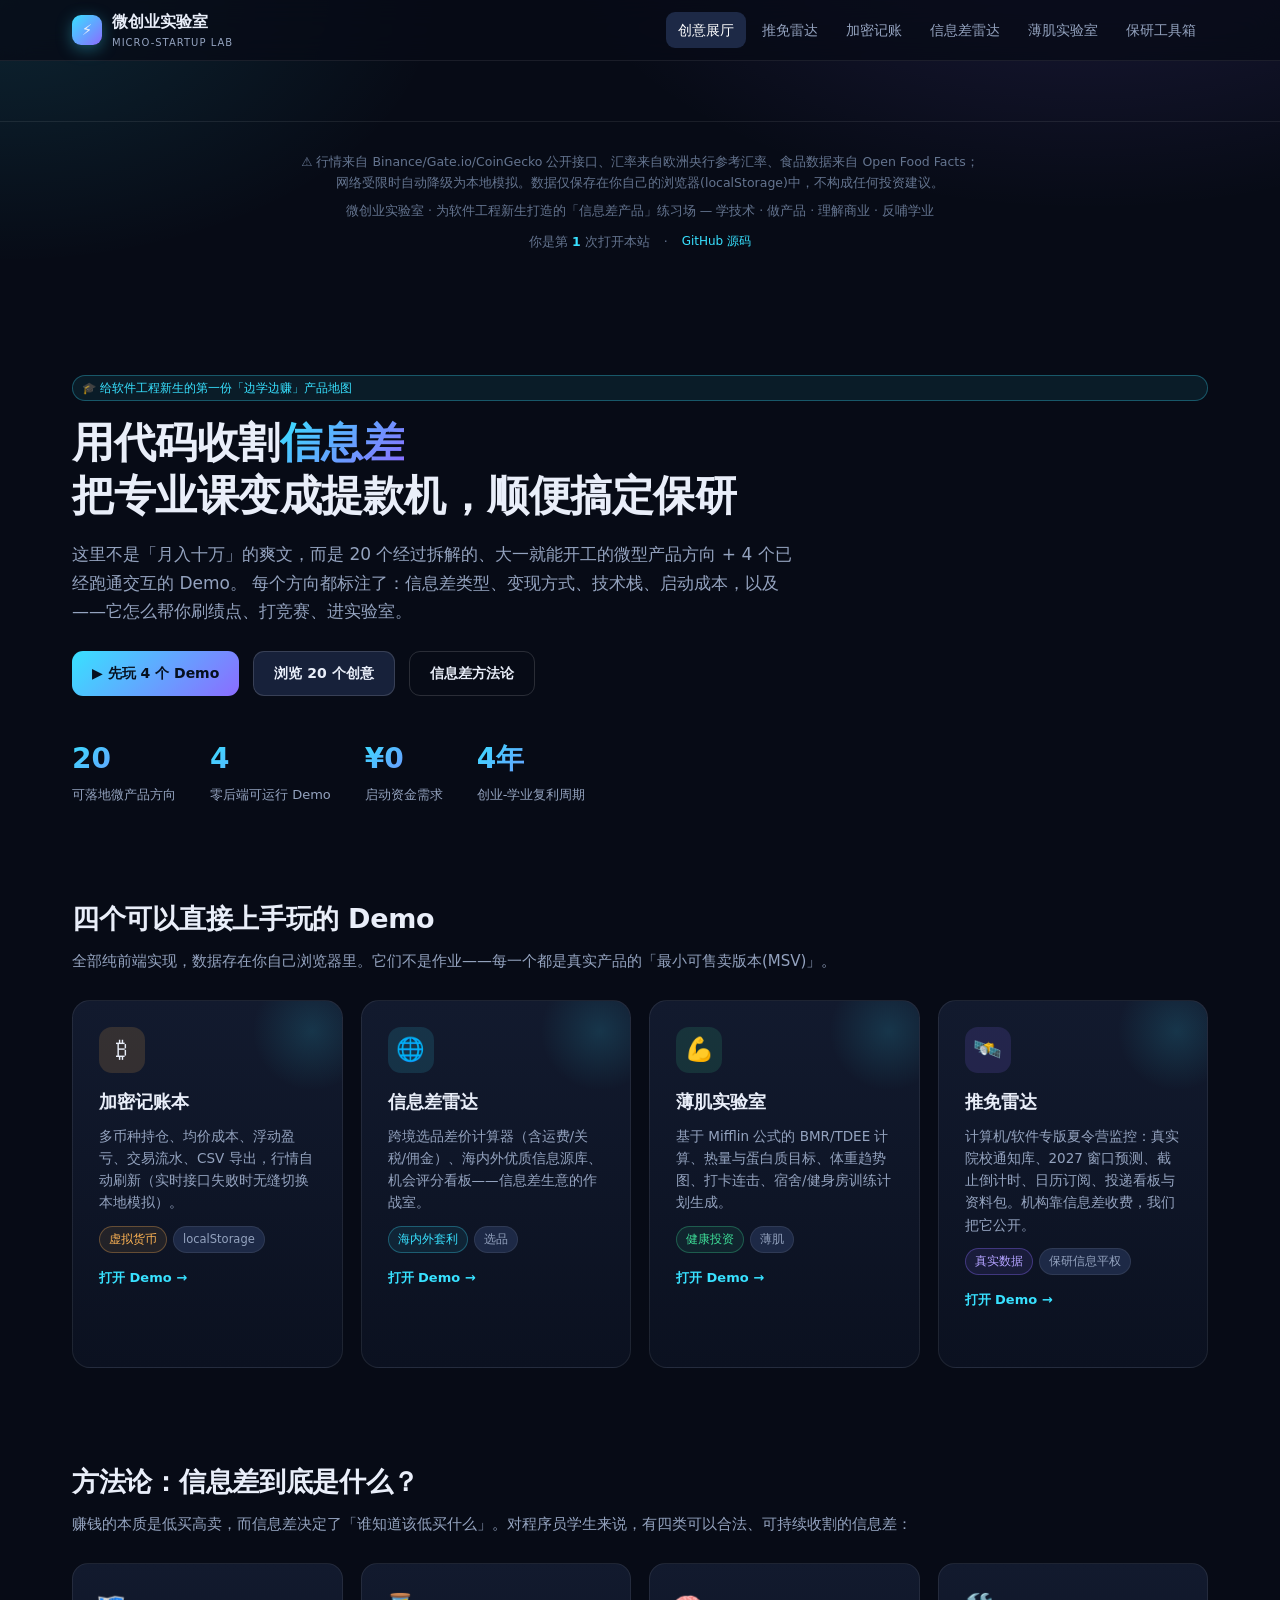
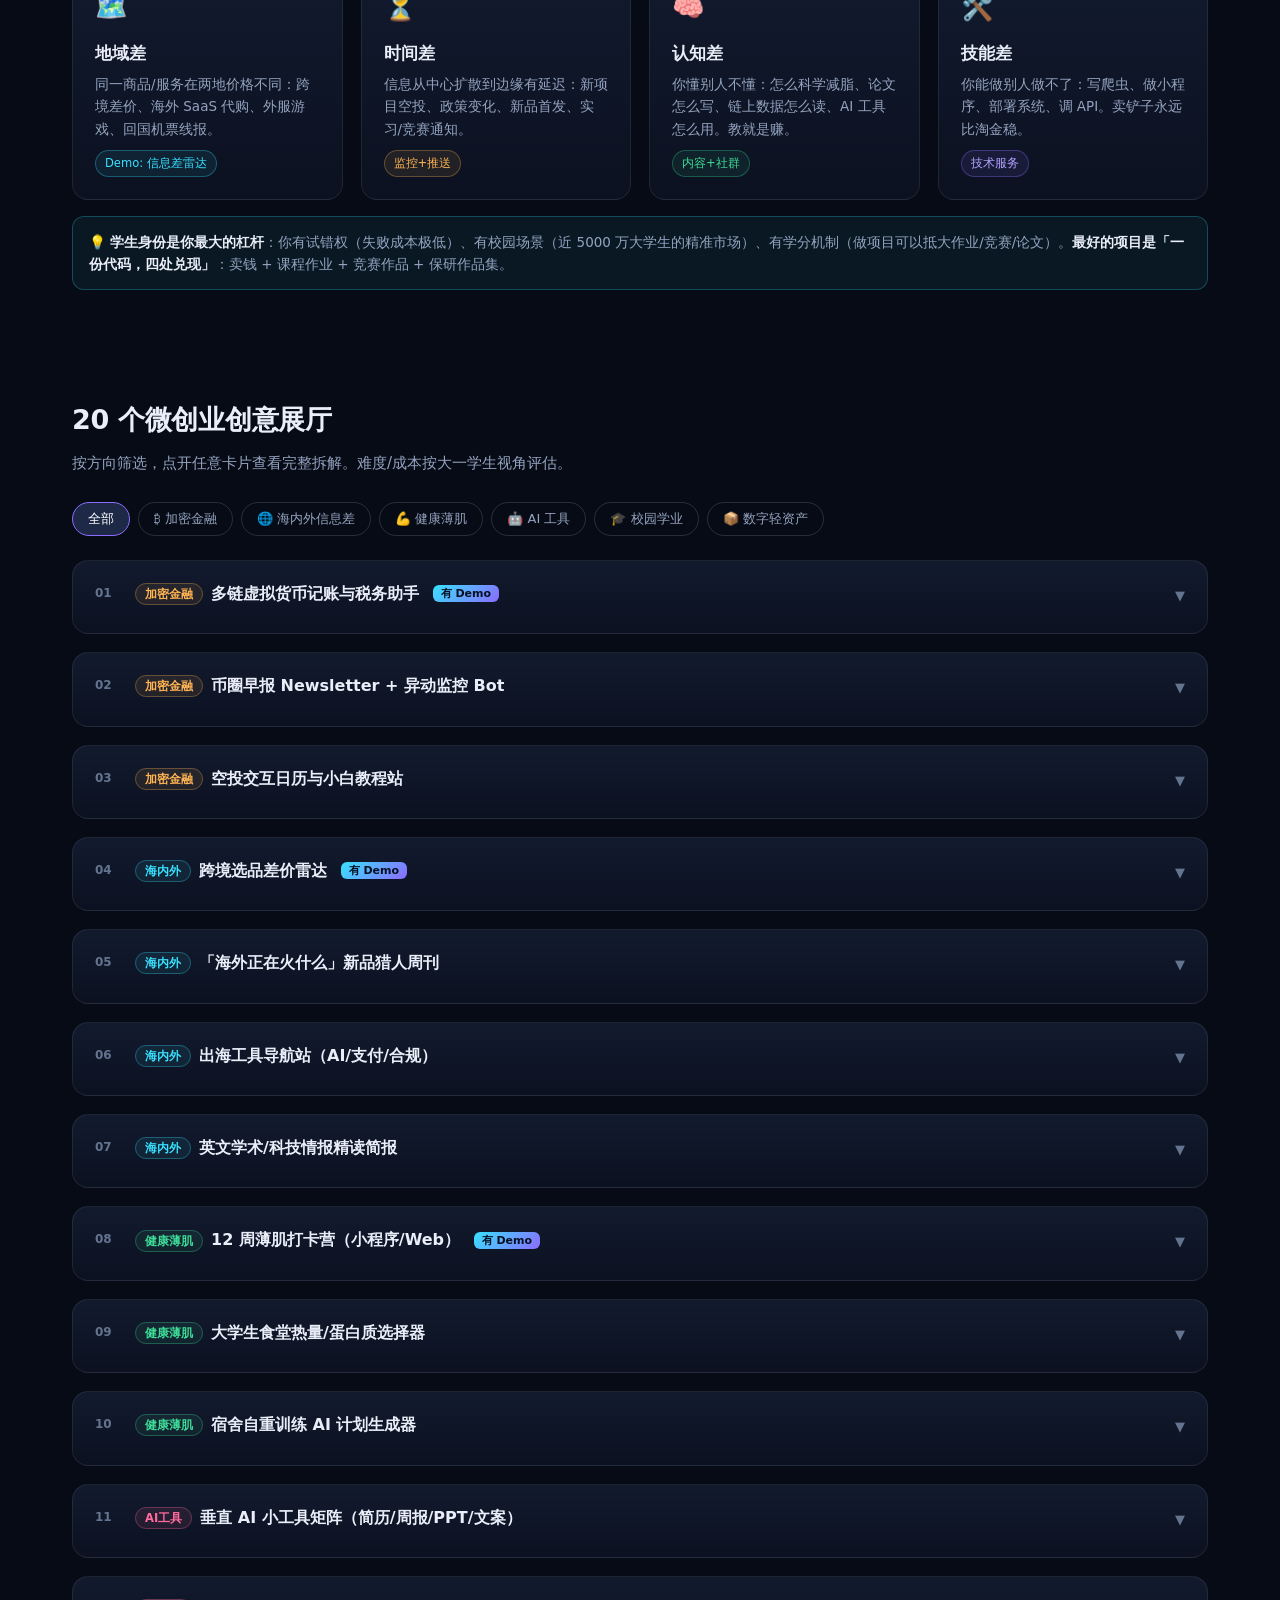
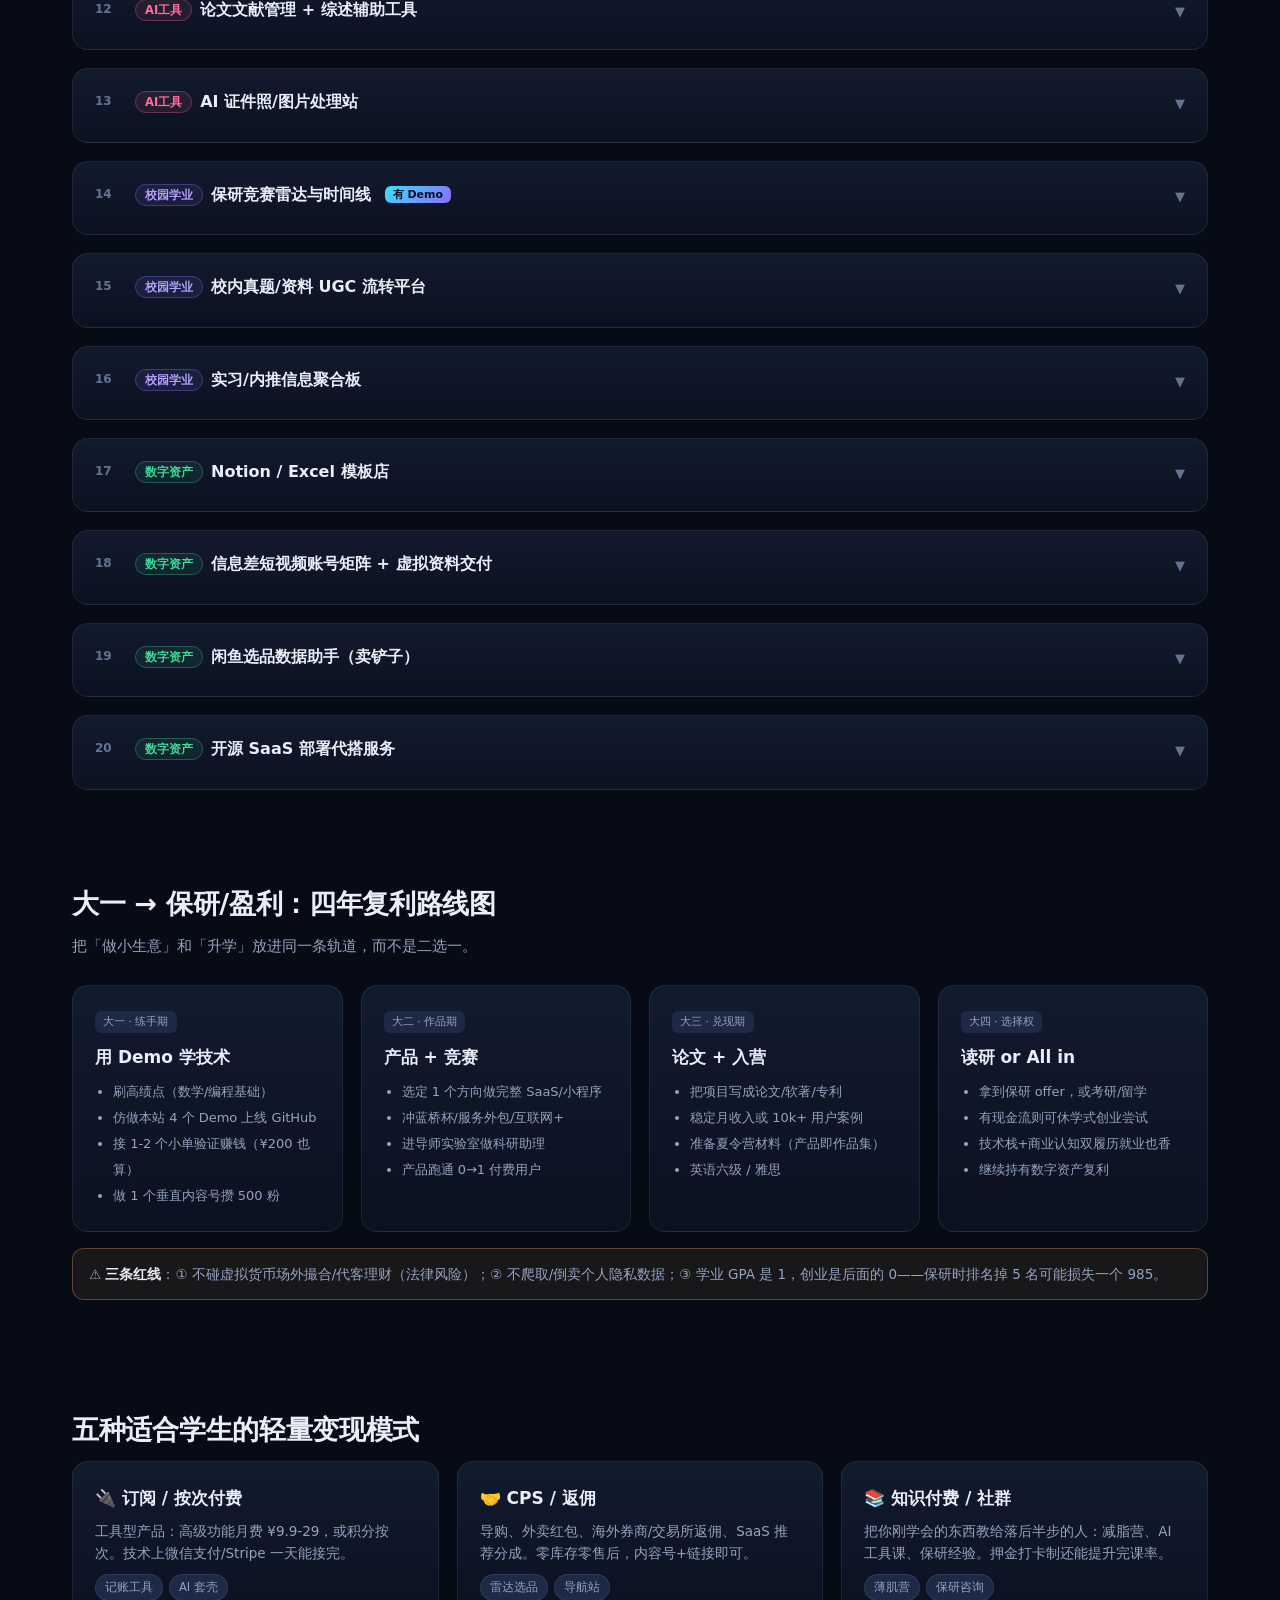
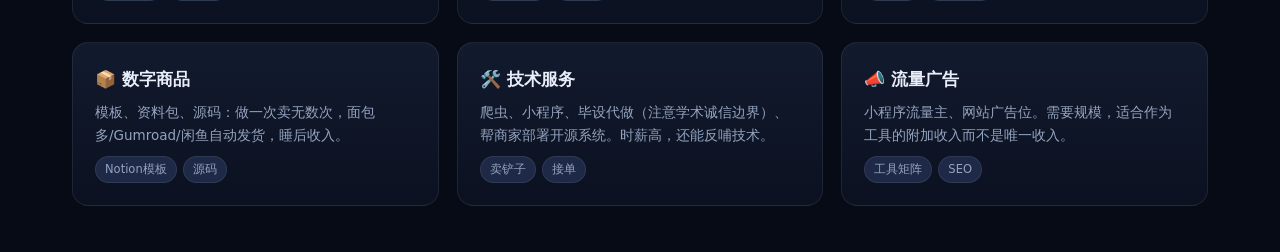
==== commit d44411f5: "feat: 推免雷达 camp.html - 计算机/软件专版夏令营监控(真实2026数据/2027预测倒计时/ICS日历/投递看板/19.9资料包付费墙)" ====
--- a/index.html
+++ b/index.html
@@ -56,11 +56,11 @@
         <div class="tags"><span class="tag green">健康投资</span><span class="tag">薄肌</span></div>
         <p class="go" style="margin-top:14px">打开 Demo →</p>
       </a>
-      <a class="card demo-card" href="baoyan.html">
-        <div class="ico" style="background:rgba(139,108,255,.15)">🎯</div>
-        <h3>保研雷达</h3>
-        <p>大一到大四保研时间线、竞赛含金量数据库、GPA 计算器——「保研信息差」本身就是可售卖的产品，你先用上。</p>
-        <div class="tags"><span class="tag violet">学业复利</span><span class="tag">竞赛</span></div>
+      <a class="card demo-card" href="camp.html">
+        <div class="ico" style="background:rgba(139,108,255,.15)">🛰️</div>
+        <h3>推免雷达</h3>
+        <p>计算机/软件专版夏令营监控：真实院校通知库、2027 窗口预测、截止倒计时、日历订阅、投递看板与资料包。机构靠信息差收费，我们把它公开。</p>
+        <div class="tags"><span class="tag violet">真实数据</span><span class="tag">保研信息平权</span></div>
         <p class="go" style="margin-top:14px">打开 Demo →</p>
       </a>
     </div>
@@ -269,7 +269,7 @@
    diff:1, cost:'¥0',
    baoyan:'适合作为练手项目，重点学部署和支付闭环',
    first:'开学季/秋招季前两周上线，本校群发二维码'},
-  {cat:'campus', title:'保研竞赛雷达与时间线', demo:'baoyan.html',
+  {cat:'campus', title:'保研竞赛雷达与时间线', demo:'camp.html',
    pain:'保研信息极度不对称：很多人大三才知道竞赛/夏令营规则，大一大二的动作全错。',
    gap:'信息差之王：院校政策、竞赛含金量、导师名额都没有聚合产品',
    money:'免费工具引流；1v1 咨询 ¥199/h；资料包；机构合作分成',
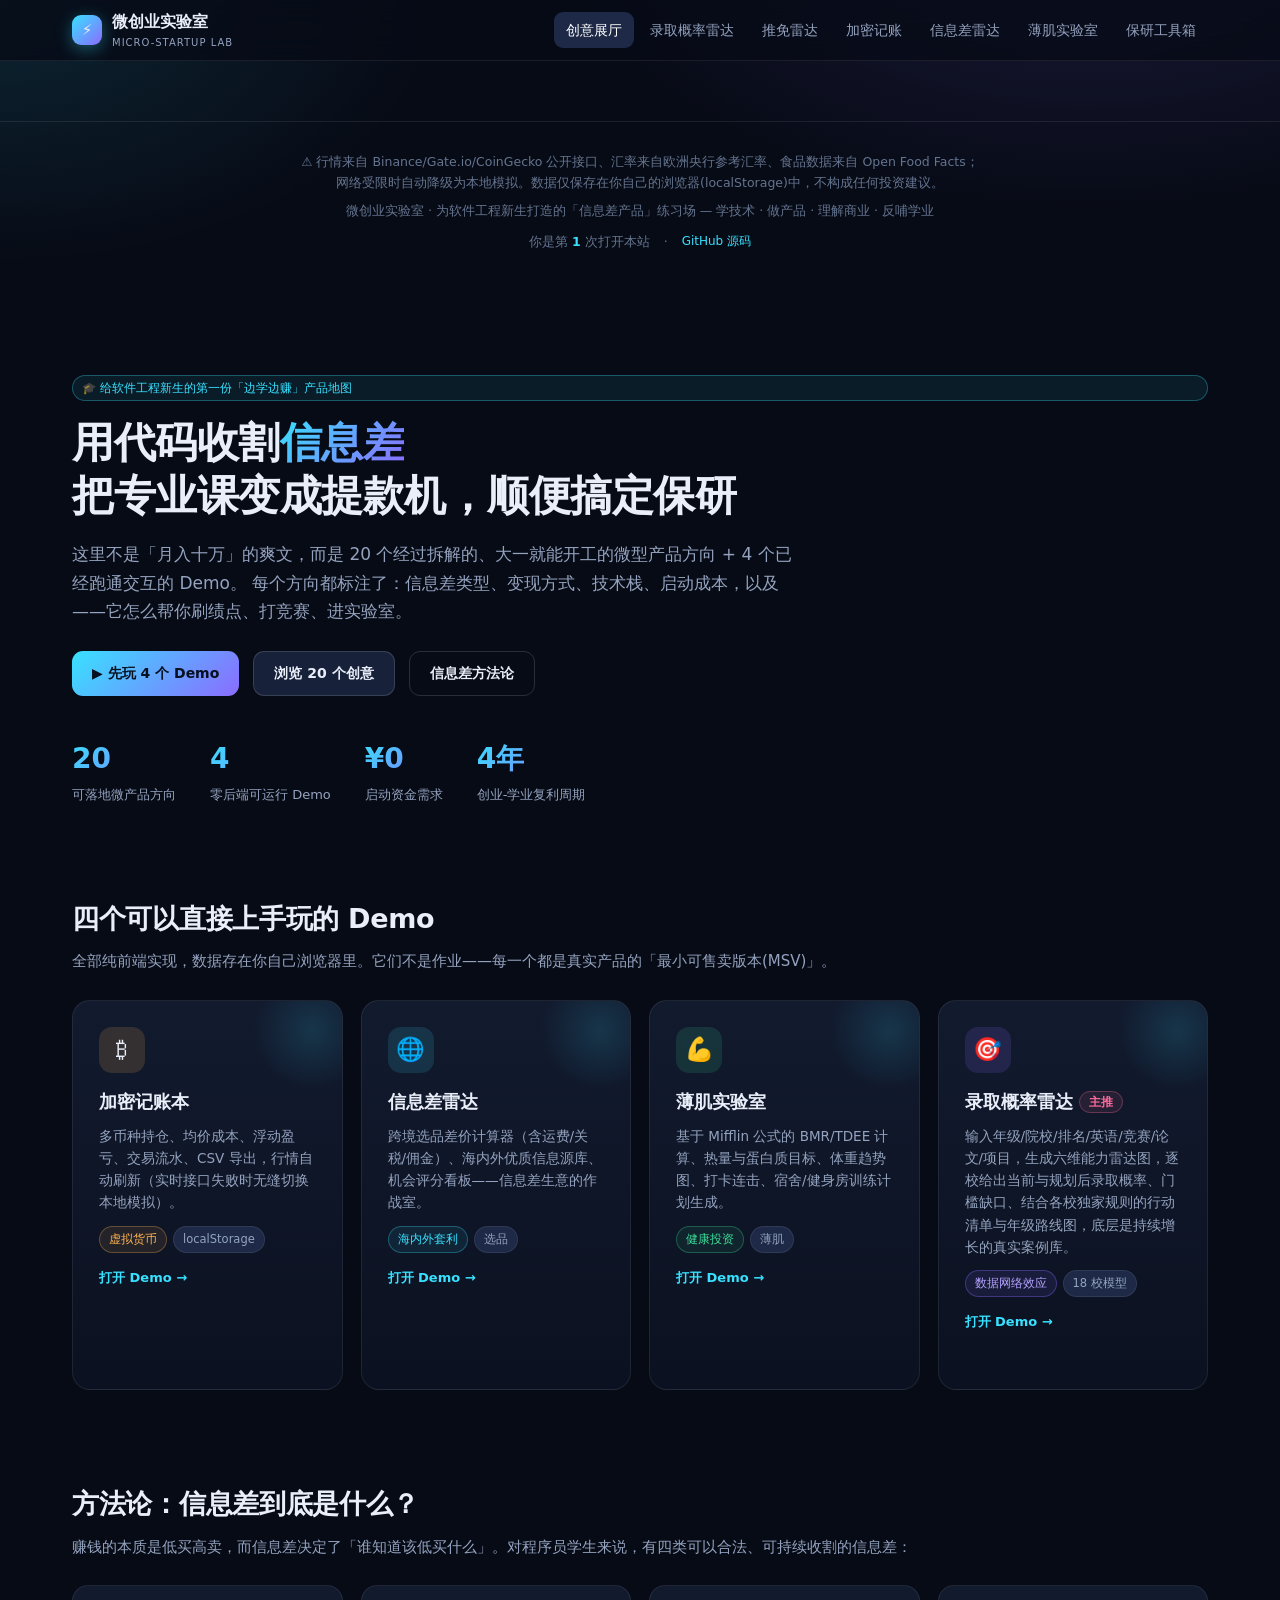
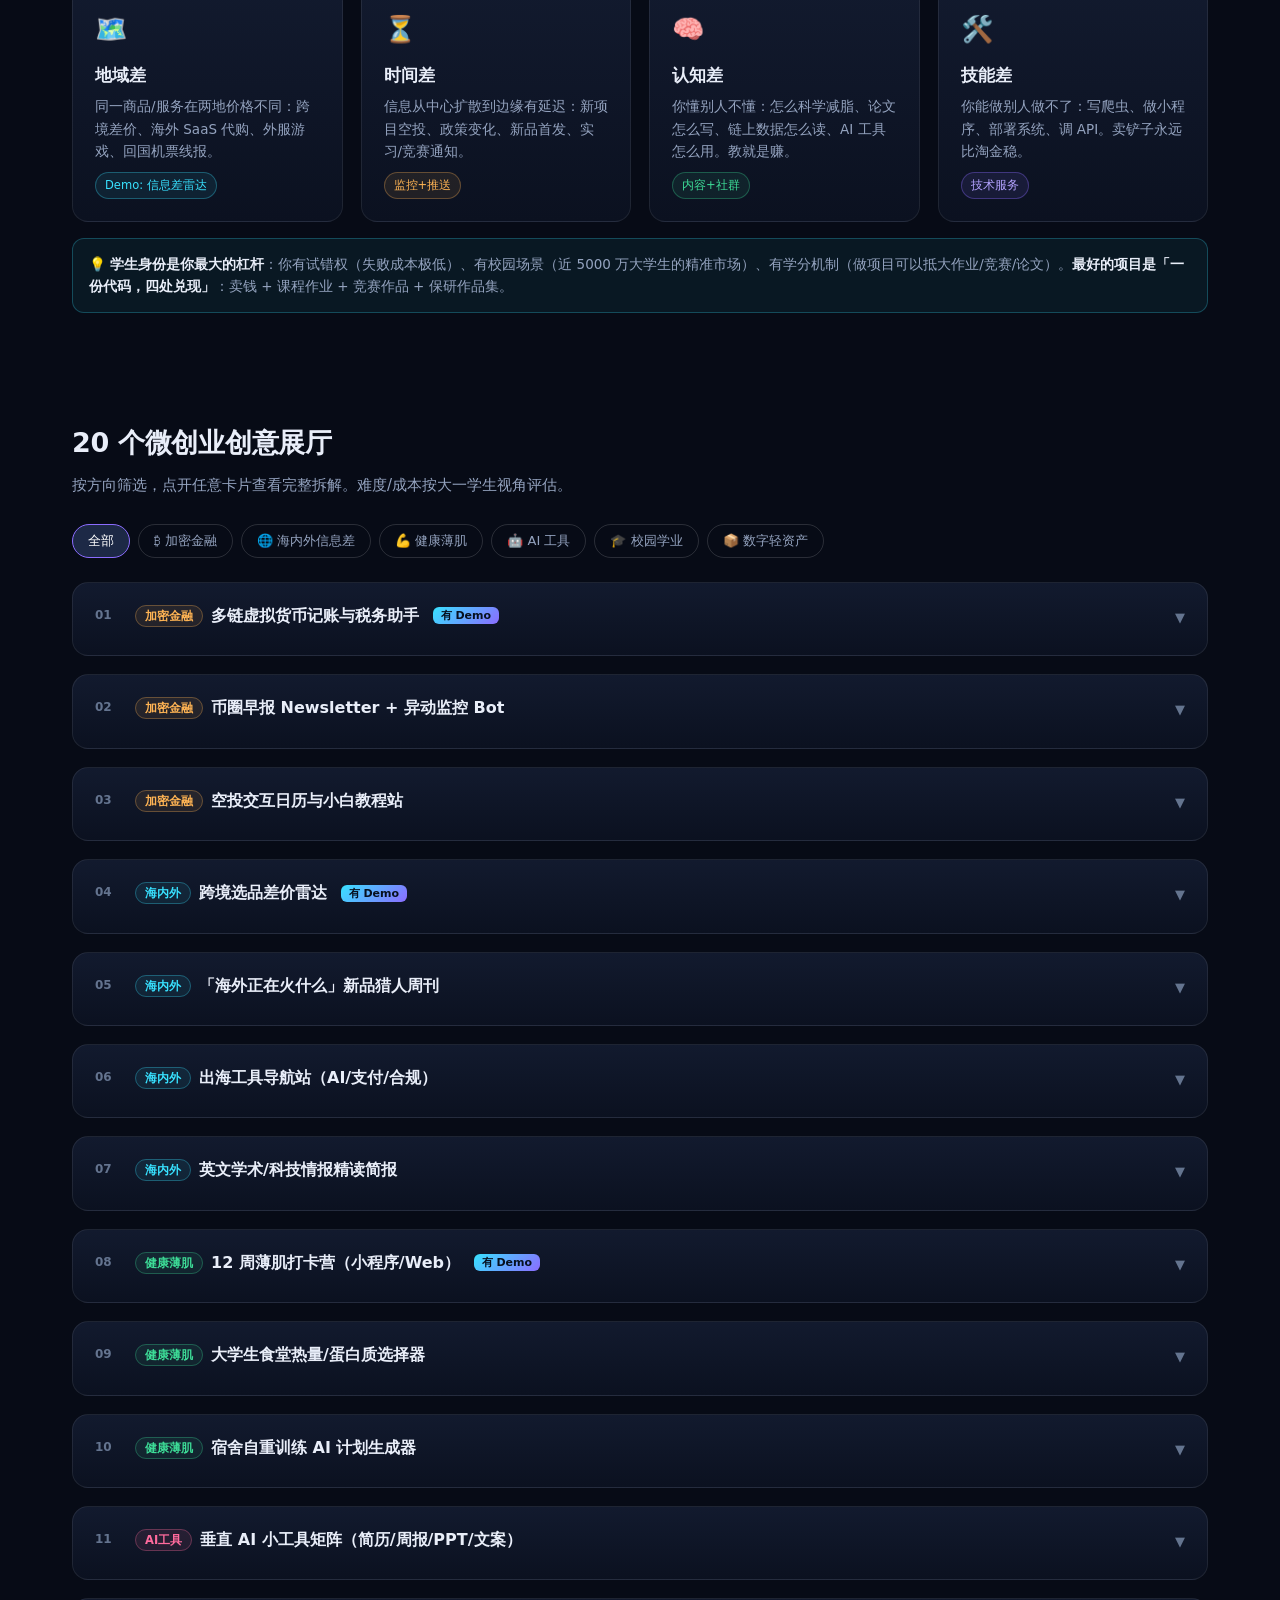
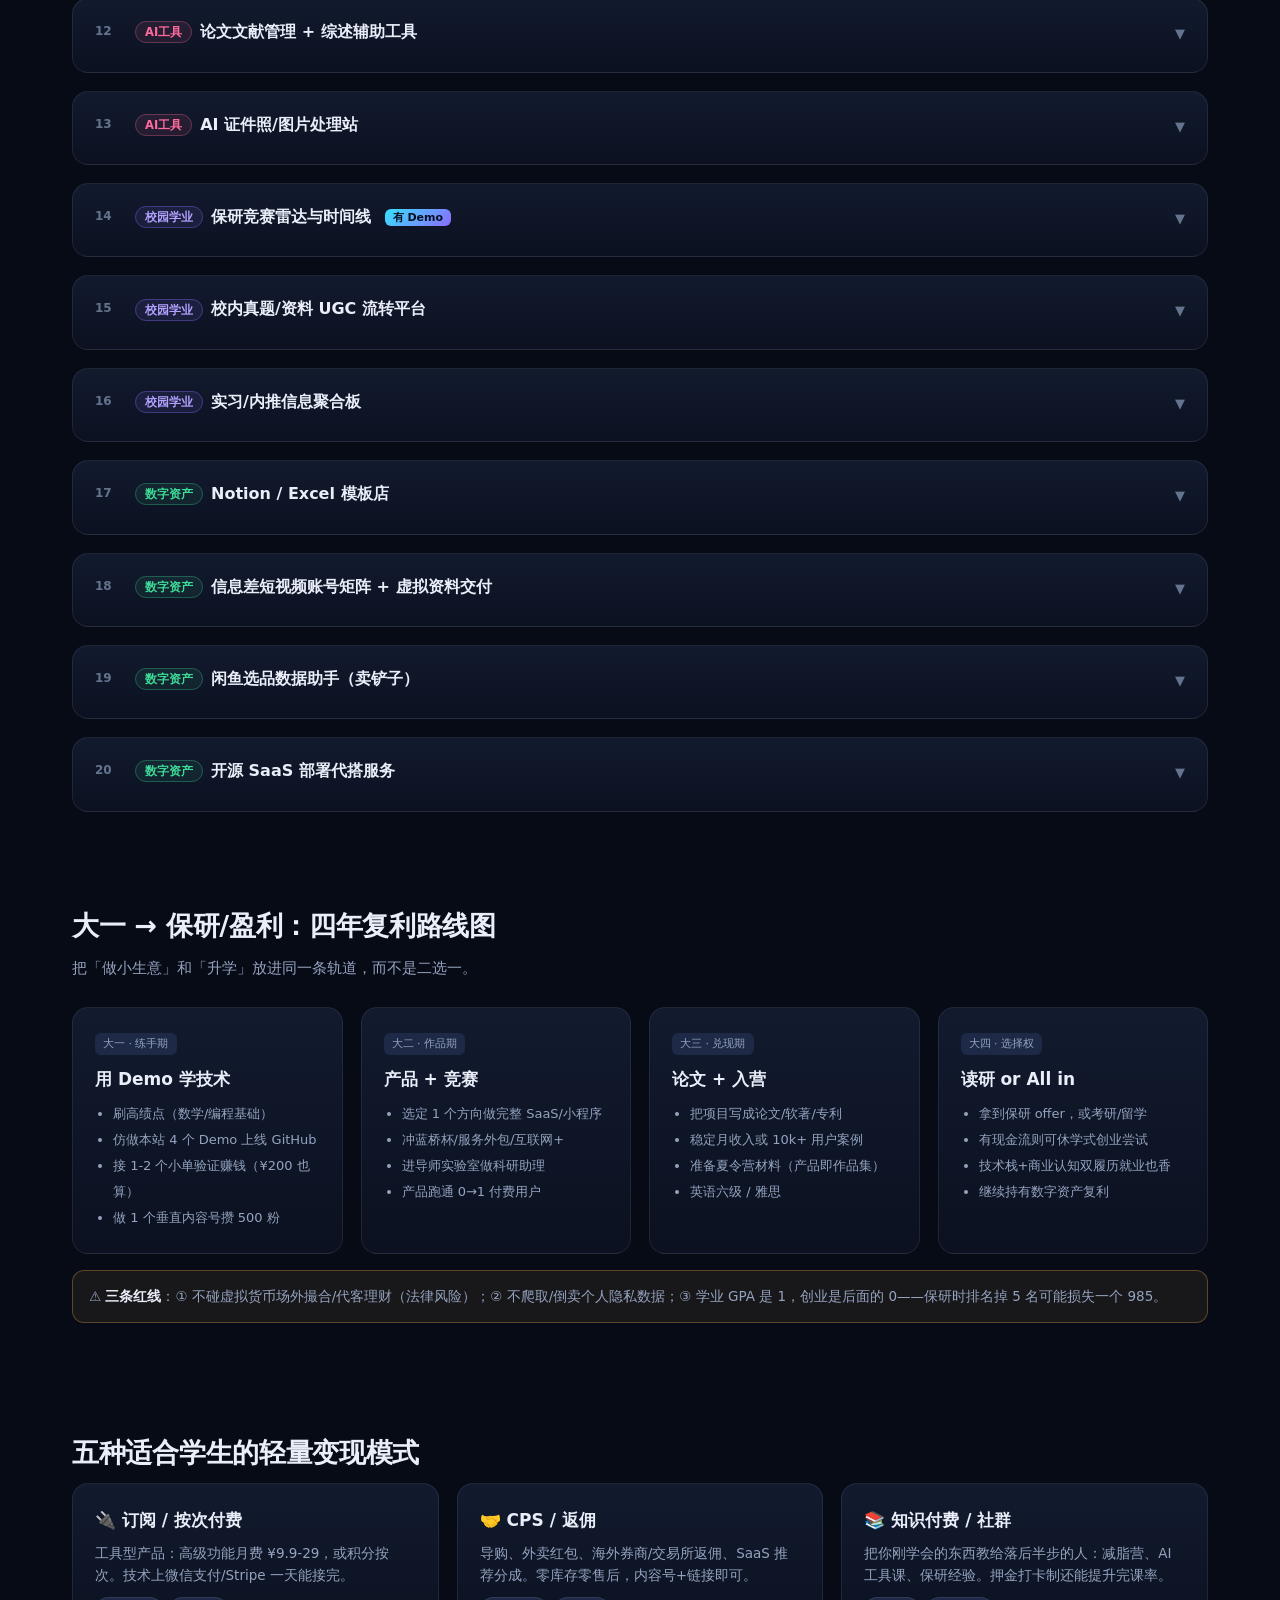
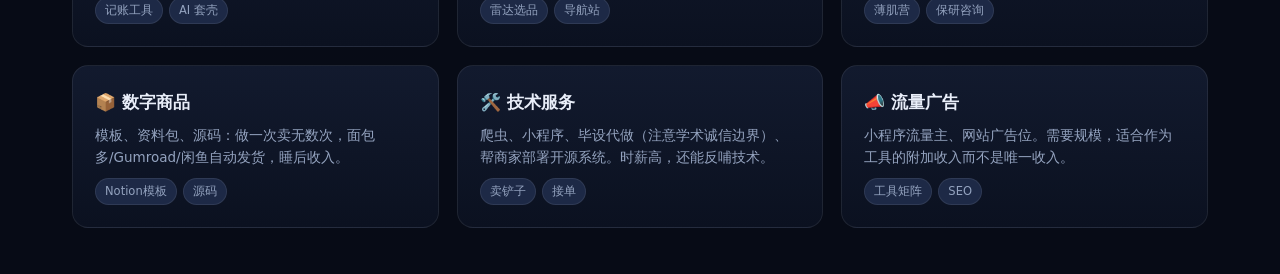
==== commit 1d67c5ff: "feat: 录取概率雷达 admit.html - 六维画像雷达(当前vs规划目标)/23校门槛模型/逐校独家行动建议/年级路线图/真实案例库/匿名结果回传飞轮" ====
--- a/index.html
+++ b/index.html
@@ -56,11 +56,11 @@
         <div class="tags"><span class="tag green">健康投资</span><span class="tag">薄肌</span></div>
         <p class="go" style="margin-top:14px">打开 Demo →</p>
       </a>
-      <a class="card demo-card" href="camp.html">
-        <div class="ico" style="background:rgba(139,108,255,.15)">🛰️</div>
-        <h3>推免雷达</h3>
-        <p>计算机/软件专版夏令营监控：真实院校通知库、2027 窗口预测、截止倒计时、日历订阅、投递看板与资料包。机构靠信息差收费，我们把它公开。</p>
-        <div class="tags"><span class="tag violet">真实数据</span><span class="tag">保研信息平权</span></div>
+      <a class="card demo-card" href="admit.html">
+        <div class="ico" style="background:rgba(139,108,255,.15)">🎯</div>
+        <h3>录取概率雷达 <span class="tag pink" style="vertical-align:middle">主推</span></h3>
+        <p>输入年级/院校/排名/英语/竞赛/论文/项目，生成六维能力雷达图，逐校给出当前与规划后录取概率、门槛缺口、结合各校独家规则的行动清单与年级路线图，底层是持续增长的真实案例库。</p>
+        <div class="tags"><span class="tag violet">数据网络效应</span><span class="tag">18 校模型</span></div>
         <p class="go" style="margin-top:14px">打开 Demo →</p>
       </a>
     </div>
@@ -269,7 +269,7 @@
    diff:1, cost:'¥0',
    baoyan:'适合作为练手项目，重点学部署和支付闭环',
    first:'开学季/秋招季前两周上线，本校群发二维码'},
-  {cat:'campus', title:'保研竞赛雷达与时间线', demo:'camp.html',
+  {cat:'campus', title:'保研竞赛雷达与时间线', demo:'admit.html',
    pain:'保研信息极度不对称：很多人大三才知道竞赛/夏令营规则，大一大二的动作全错。',
    gap:'信息差之王：院校政策、竞赛含金量、导师名额都没有聚合产品',
    money:'免费工具引流；1v1 咨询 ¥199/h；资料包；机构合作分成',
